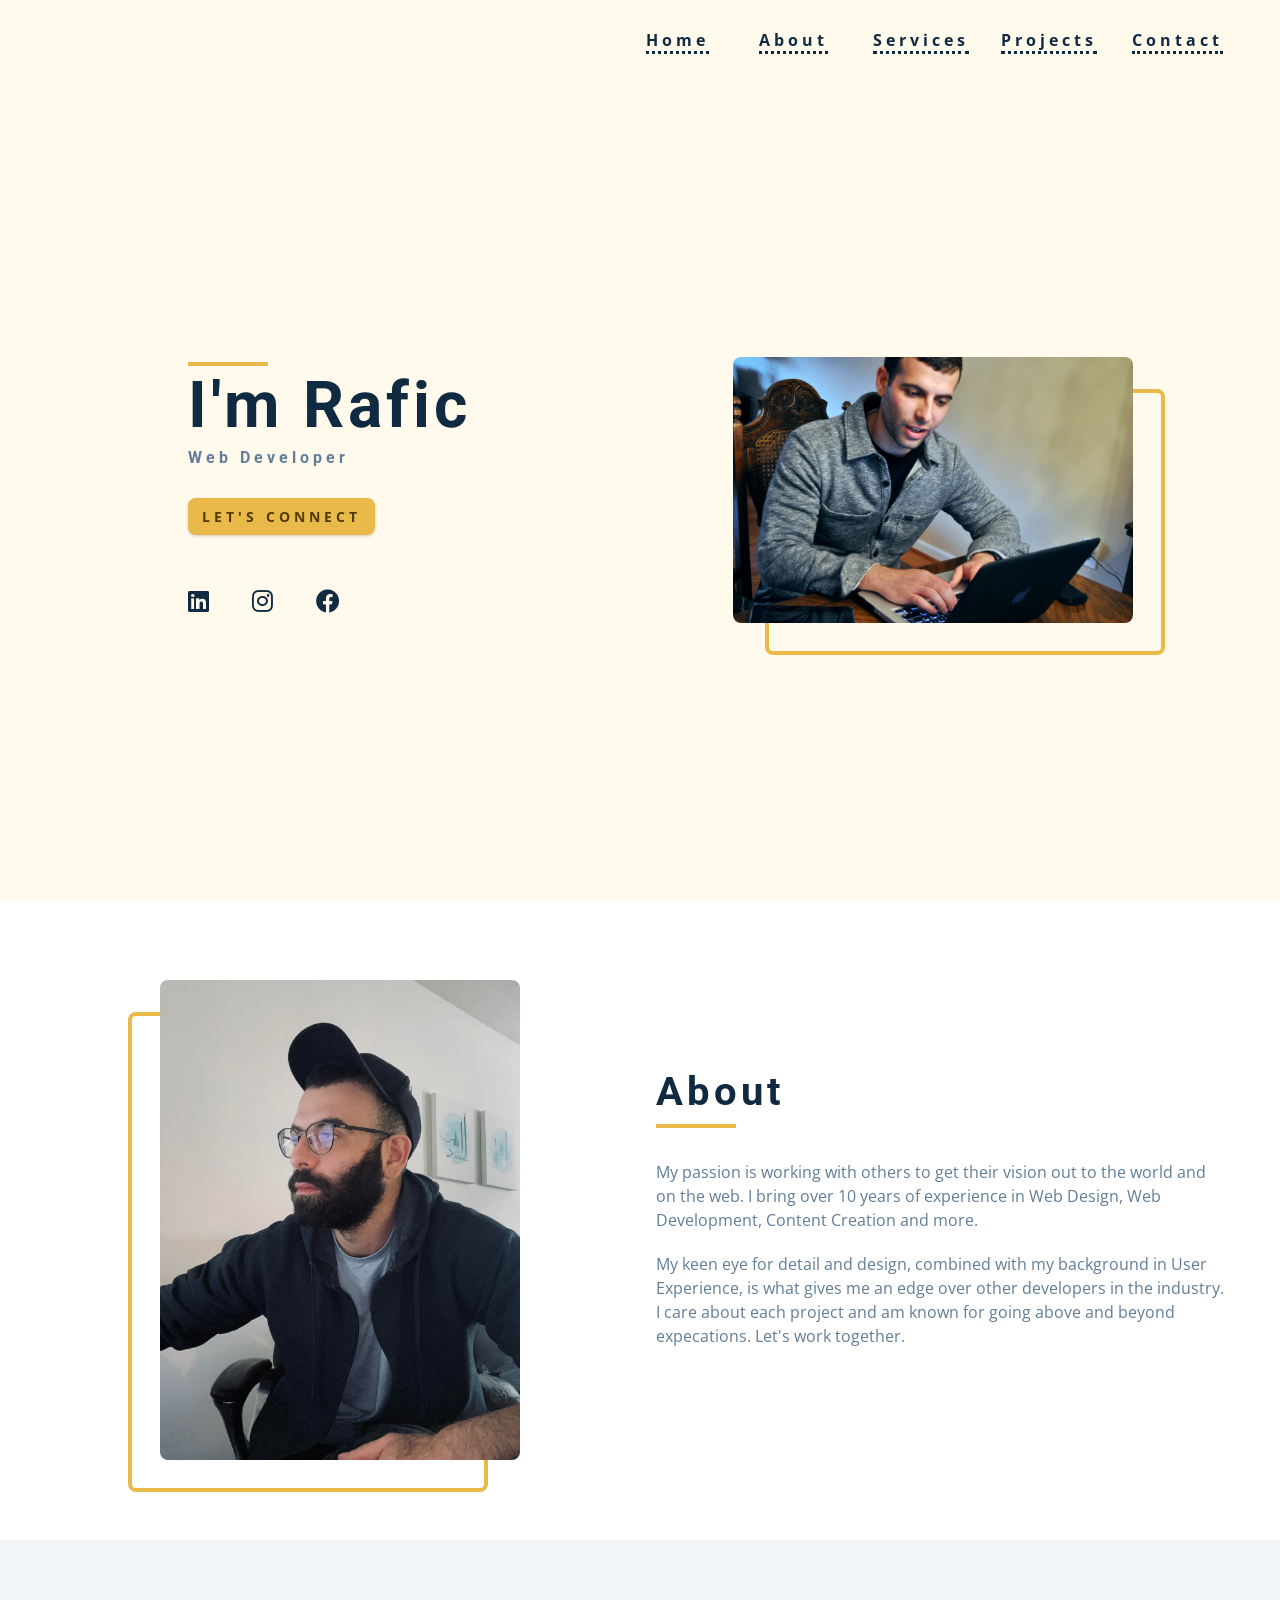
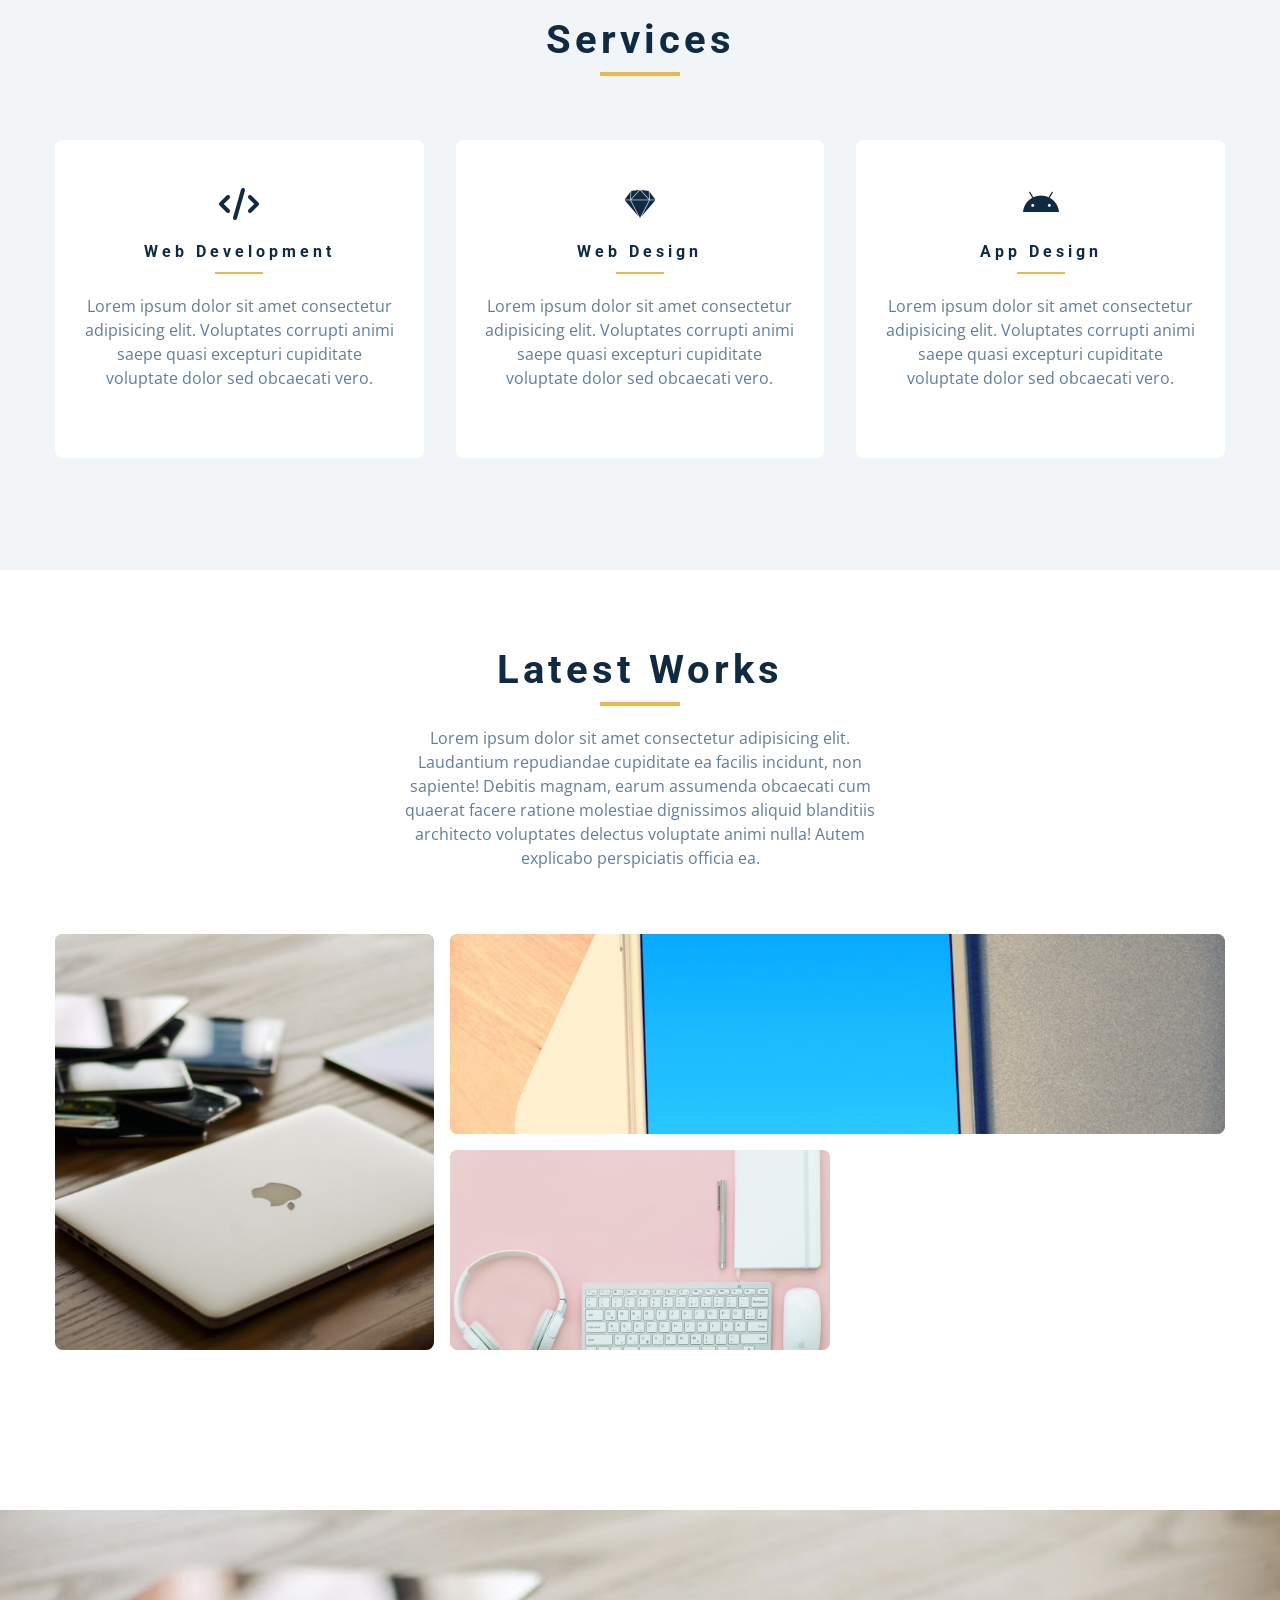
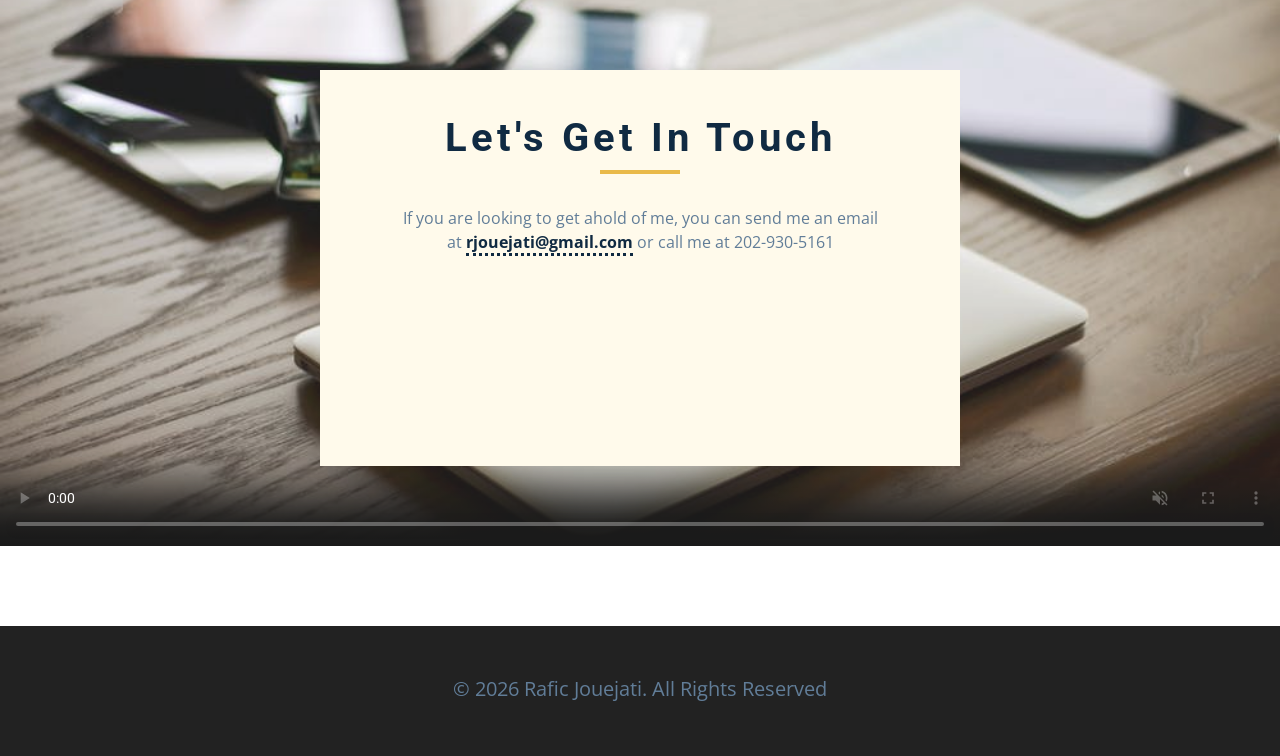
==== index.html @ 4c8278bf "Add files via upload" ====
<!DOCTYPE html>
<html lang="en">
  <head>
    <meta charset="UTF-8" />
    <meta name="viewport" content="width=device-width, initial-scale=1.0" />
    <title>Rafic's Web Development Portfolio</title>
    <!-- favicon -->
    <link rel="icon" type="image/x-icon" href="favicon.ico">
    <!-- font-awesome -->
    <link
      rel="stylesheet"
      href="https://cdnjs.cloudflare.com/ajax/libs/font-awesome/6.0.0/css/all.min.css"
    />
    <!-- css -->
    <link rel="stylesheet" href="./css/styles.css" />
  </head>
  <body>
    <!-- navbar -->
    <nav class="nav" id="nav">
      <div class="nav-center">
        <!-- nav header -->
        <div class="nav-header">
          <!-- <img src="./images/logo-svg.svg" class="nav-logo" alt="nav logo" /> -->
          <button class="nav-btn" id="nav-btn">
            <i class="fas fa-bars"></i>
          </button>
        </div>
        <!-- nav-links -->
        <ul class="nav-links">
          <li>
            <a href="#home" style="margin-left: 25px">home</a>
          </li>
          <li>
            <a href="#about">about</a>
          </li>
          <li>
            <a href="#services">services</a>
          </li>
          <li>
            <a href="#projects">projects</a>
          </li>
          <li>
            <a href="#contact">contact</a>
          </li>
        </ul>
      </div>
    </nav>
    <!-- end of navbar -->
    <!-- sidebar -->
    <aside class="sidebar" id="sidebar">
      <div>
        <button class="close-btn" id="close-btn">
          <i class="fas fa-times"></i>
        </button>
        <!-- nav-links -->
        <ul class="sidebar-links">
          <li>
            <a href="#home">home</a>
          </li>
          <li>
            <a href="#about">about</a>
          </li>
          <li>
            <a href="#services">services</a>
          </li>
          <li>
            <a href="#projects">projects</a>
          </li>
          
          <li>
            <a href="#contact">contact</a>
          </li>
        </ul>
        <!-- social icons -->
        <!-- <ul class="social-icons">
          <li>
            <a href="https://www.twitter.com" class="social-icon">
              <i class="fab fa-facebook"></i>
            </a>
          </li>
          <li>
            <a href="https://www.twitter.com" class="social-icon">
              <i class="fab fa-linkedin"></i>
            </a>
          </li>
          <li>
            <a href="https://www.twitter.com" class="social-icon">
              <i class="fab fa-squarespace"></i>
            </a>
          </li>
          <li>
            <a href="https://www.twitter.com" class="social-icon">
              <i class="fab fa-behance"></i>
            </a>
          </li>
          <li>
            <a href="https://www.twitter.com" class="social-icon">
              <i class="fab fa-instagram"></i>
            </a>
          </li>
        </ul> -->
      </div>
    </aside>
    <!-- end of sidebar -->
    <!-- header -->
    <header class="hero" id="home">
      <div class="section-center hero-center">
        <article class="hero-info">
          <div class="underline"></div>
          <h1>i'm rafic</h1>
          <h4>web developer</h4>
          <a href="#contact" class="btn hero-btn">let's connect</a>
          <!-- social icons -->
          <ul class="social-icons hero-icons">
            <li>
              <a href="https://www.linkedin.com/in/rjouejati/" class="social-icon">
                <i class="fab fa-linkedin"></i>
              </a>
            </li>
            <li>
              <a href="https://www.instagram.com/feeko5/" class="social-icon">
                <i class="fab fa-instagram"></i>
              </a>
            </li>
            <li>
              <a href="https://www.facebook.com/rafic.jouejati" class="social-icon">
                <i class="fab fa-facebook"></i>
              </a>
            </li>
            
            <!-- <li>
              <a href="https://www.twitter.com" class="social-icon">
                <i class="fab fa-behance"></i>
              </a>
            </li> -->
            
          </ul>
        </article>
        <article class="hero-img">
          <img src="./images/rafic2.jpg" class="hero-photo" alt="rafic jouejati" />
        </article>
      </div>
    </header>
    <!-- end of header -->
    <!-- about -->
    <section class="section about" id="about">
      <div class="section-center about-center">
        <!-- about img -->
        <article class="about-img">
          <img
            src="./images/rafic.jpg"
            class="hero-photo"
            alt="about img"
          />
        </article>
        <!-- about info -->
        <article class="about-info">
          <!-- section title -->
          <div class="section-title about-title">
            <h2>about</h2>
            <div class="underline"></div>
          </div>
          <!--end of section title -->
          <p>
            My passion is working with others to get their vision out to the world and on the web. I bring over 10 years of experience in Web Design, Web Development, Content Creation and more.    
          </p>
          <p>
            My keen eye for detail and design, combined with my background in User Experience, is what gives me an edge over other developers in the industry. I care about each project and am known for going above and beyond expecations. Let's work together.
          </p>
          <!-- <a href="about.html" class="btn">about me</a> -->
        </article>
      </div>
    </section>
    <!-- end of about -->
    <!-- services -->
    <section class="section bg-grey" id="services">
      <!-- section title -->
      <div class="section-title">
        <h2>services</h2>
        <div class="underline"></div>
      </div>
      <!--end of section title -->
      <div class="services-center section-center">
        <!-- single service -->
        <article class="service">
          <i class="fas fa-code service-icon"></i>
          <h4>web development</h4>
          <div class="underline"></div>
          <p>
            Lorem ipsum dolor sit amet consectetur adipisicing elit. Voluptates
            corrupti animi saepe quasi excepturi cupiditate voluptate dolor sed
            obcaecati vero.
          </p>
        </article>
        <!-- end of single service -->
        <!-- single service -->
        <article class="service">
          <i class="fab fa-sketch service-icon"></i>
          <h4>web design</h4>
          <div class="underline"></div>
          <p>
            Lorem ipsum dolor sit amet consectetur adipisicing elit. Voluptates
            corrupti animi saepe quasi excepturi cupiditate voluptate dolor sed
            obcaecati vero.
          </p>
        </article>
        <!-- end of single service -->
        <!-- single service -->
        <article class="service">
          <i class="fab fa-android service-icon"></i>
          <h4>app design</h4>
          <div class="underline"></div>
          <p>
            Lorem ipsum dolor sit amet consectetur adipisicing elit. Voluptates
            corrupti animi saepe quasi excepturi cupiditate voluptate dolor sed
            obcaecati vero.
          </p>
        </article>
        <!-- end of single service -->
      </div>
    </section>
    <!-- end of services -->
    <!-- projects -->
    <section class="section projects" id="projects">
      <!-- section title -->
      <div class="section-title">
        <h2>latest works</h2>
        <div class="underline"></div>
        <p class="projects-text">
          Lorem ipsum dolor sit amet consectetur adipisicing elit. Laudantium
          repudiandae cupiditate ea facilis incidunt, non sapiente! Debitis
          magnam, earum assumenda obcaecati cum quaerat facere ratione molestiae
          dignissimos aliquid blanditiis architecto voluptates delectus
          voluptate animi nulla! Autem explicabo perspiciatis officia ea.
        </p>
      </div>
      <!--end of section title -->
      <div class="section-center projects-center">
        <!-- single project -->
        <a href="http://www.ltmcoach.com/" class="project-1" target="_blank">
          <article class="project">
            <img
              src="./images/project-1.jpeg"
              alt="single project"
              class="project-img"
            />
            <div class="project-info">
              <h4>Like the Moon Coach</h4>
              <p>client name</p>
            </div>
          </article>
        </a>
        <!-- end of single project -->
        <!-- single project -->
        <a href="projects.html" class="project-2">
          <article class="project">
            <img
              src="./images/project-2.jpeg"
              alt="single project"
              class="project-img"
            />
            <div class="project-info">
              <h4>project title</h4>
              <p>client name</p>
            </div>
          </article>
        </a>
        <!-- end of single project --><!-- single project -->
        <a href="projects.html" class="project-3">
          <article class="project">
            <img
              src="./images/project-3.jpeg"
              alt="single project"
              class="project-img"
            />
            <div class="project-info">
              <h4>project title</h4>
              <p>client name</p>
            </div>
          </article>
        </a>
        <!-- end of single project --><!-- single project -->
        <!-- <a href="projects.html" class="project-4">
          <article class="project">
            <img
              src="./images/project-4.jpeg"
              alt="single project"
              class="project-img"
            />
            <div class="project-info">
              <h4>project title</h4>
              <p>client name</p>
            </div>
          </article>
        </a> -->
        <!-- end of single project -->
      </div>
    </section>
    <!-- end of projects -->
    <!-- connect -->
    <section class="connect" id="contact">
      <video
        controls
        autoplay
        muted
        loop
        class="video-container"
        poster="./images/project-1.jpeg"
      >
        <source src="./videos/connect.mp4" type="video/mp4" />
        Sorry, your browser does not support embedded videos
      </video>
      <div class="video-banner">
        <!-- section title -->
        <div class="section-title">
          <h2>let's get in touch</h2>
          <div class="underline"></div>
        </div>
        <!--end of section title -->
        <p class="video-text">
            If you are looking to get ahold of me, you can send me an email at
            <a href="mailto:rjouejati@gmail.com">rjouejati@gmail.com</a> or call me at 202-930-5161</a>
        </p>
        <!-- <a href="contact.html" class="btn" >contact me</a> -->
      </div>
    </section>
    <!-- end of connect -->
    <!-- skills -->
    <!--<section class="section skills">
      section title -->
      <!-- <div class="section-title">
        <h2>skills</h2>
        <div class="underline"></div>
      </div> -->
      <!--end of section title -->
      <!-- <div class="section-center skills-center">
        <article>
          <h3>front end</h3> -->
          <!-- single skill -->
          <!-- <div class="skill">
            <p>HTML/CSS</p>
            <div class="skill-container">
              <div class="skill-value"></div>
              <p class="skill-text">
                50%
              </p>
            </div>
          </div> -->
          <!--end of  single skill -->
          <!-- single skill -->
          <!-- <div class="skill">
            <p>Javascript</p>
            <div class="skill-container">
              <div class="skill-value value-70"></div>
              <p class="skill-text skill-text-70">
                70%
              </p>
            </div>
          </div> -->
          <!--end of  single skill -->
          <!-- single skill -->
          <!-- <div class="skill">
            <p>React</p>
            <div class="skill-container">
              <div class="skill-value value-80"></div>
              <p class="skill-text skill-text-80">
                80%
              </p>
            </div>
          </div> -->
          <!--end of  single skill -->
        <!-- </article>
        <article>
          <h3>back end</h3> -->
          <!-- single skill -->
          <!-- <div class="skill">
            <p>Node</p>
            <div class="skill-container">
              <div class="skill-value"></div>
              <p class="skill-text">
                50%
              </p>
            </div>
          </div> -->
          <!--end of  single skill -->
          <!-- single skill -->
          <!-- <div class="skill">
            <p>PHP</p>
            <div class="skill-container">
              <div class="skill-value value-70"></div>
              <p class="skill-text skill-text-70">
                70%
              </p>
            </div>
          </div> -->
          <!--end of  single skill -->
          <!-- single skill -->
          <!-- <div class="skill">
            <p>Python</p>
            <div class="skill-container">
              <div class="skill-value value-80"></div>
              <p class="skill-text skill-text-80">
                80%
              </p>
            </div>
          </div> -->
          <!--end of  single skill -->
        <!-- </article>
      </div>
    </section> -->
    <!-- end of skills -->
    <!-- timeline -->
    <!-- <section class="section timeline"> -->
      <!-- section title -->
      <!-- <div class="section-title">
        <h2>timeline</h2>
        <div class="underline"></div>
      </div> -->
      <!--end of section title -->
      <!-- <div class="section-center timeline-center"> -->
        <!-- single timeline item -->
        <!-- <article class="timeline-item">
          <h4>2020</h4>
          <p>
            Lorem ipsum dolor sit amet consectetur adipisicing elit. Ratione
            consequuntur voluptates tempore numquam? Quidem incidunt fugit quasi
            autem, ea excepturi.
          </p>
          <span class="number">
            1
          </span>
        </article> -->
        <!-- end of  single timeline item -->
        <!-- single timeline item -->
        <!-- <article class="timeline-item">
          <h4>2019</h4>
          <p>
            Lorem ipsum dolor sit amet consectetur adipisicing elit. Ratione
            consequuntur voluptates tempore numquam? Quidem incidunt fugit quasi
            autem, ea excepturi.
          </p>
          <span class="number">
            2
          </span>
        </article> -->
        <!-- end of  single timeline item -->
        <!-- single timeline item -->
        <!-- <article class="timeline-item">
          <h4>2018</h4>
          <p>
            Lorem ipsum dolor sit amet consectetur adipisicing elit. Ratione
            consequuntur voluptates tempore numquam? Quidem incidunt fugit quasi
            autem, ea excepturi.
          </p>
          <span class="number">
            3
          </span>
        </article> -->
        <!-- end of  single timeline item -->
        <!-- single timeline item -->
        <!-- <article class="timeline-item">
          <h4>2017</h4>
          <p>
            Lorem ipsum dolor sit amet consectetur adipisicing elit. Ratione
            consequuntur voluptates tempore numquam? Quidem incidunt fugit quasi
            autem, ea excepturi.
          </p>
          <span class="number">
            4
          </span>
        </article> -->
        <!-- end of  single timeline item -->
        <!-- single timeline item -->
        <!-- <article class="timeline-item">
          <h4>2016</h4>
          <p>
            Lorem ipsum dolor sit amet consectetur adipisicing elit. Ratione
            consequuntur voluptates tempore numquam? Quidem incidunt fugit quasi
            autem, ea excepturi.
          </p>
          <span class="number">
            5
          </span>
        </article> -->
        <!-- end of  single timeline item -->
        <!-- single timeline item -->
        <!-- <article class="timeline-item">
          <h4>2015</h4>
          <p>
            Lorem ipsum dolor sit amet consectetur adipisicing elit. Ratione
            consequuntur voluptates tempore numquam? Quidem incidunt fugit quasi
            autem, ea excepturi.
          </p>
          <span class="number">
            6
          </span>
        </article> -->
        <!-- end of  single timeline item -->
      <!-- </div>
    </section> -->
    <!--end of  timeline -->
    <!-- blog -->
    <!-- <section class="section blog"> -->
      <!-- section title -->
      <!-- <div class="section-title">
        <h2>blog</h2>
        <div class="underline"></div>
      </div> -->
      <!--end of section title -->
      <!-- <div class="section-center blog-center"> -->
        <!-- single article -->
        <!-- <div class="card"> -->
          <!-- front of the card -->
          <!-- <div class="card-side card-front">
            <img src="./images/project-1.jpeg" alt="" />
            <div class="card-info">
              <h4>article title</h4>
              <p>
                Lorem ipsum, dolor sit amet consectetur adipisicing elit. Et
                nisi ut a est eum tempora dolorum temporibus voluptatibus!
                Natus, provident.
              </p>
              <div class="card-footer">
                <img src="./images/hero-img-small.jpeg" alt="author image" />
                <p>7 min read</p>
              </div>
            </div>
          </div> -->
          <!-- card back  -->
          <!-- <div class="card-side card-back">
            <button class="btn">read more</button>
          </div>
        </div> -->
        <!-- end of single article -->
        <!-- single article -->
        <!-- <div class="card"> -->
          <!-- front of the card -->
          <!-- <div class="card-side card-front">
            <img src="./images/project-2.jpeg" alt="" />
            <div class="card-info">
              <h4>article title</h4>
              <p>
                Lorem ipsum, dolor sit amet consectetur adipisicing elit. Et
                nisi ut a est eum tempora dolorum temporibus voluptatibus!
                Natus, provident.
              </p>
              <div class="card-footer">
                <img src="./images/hero-img-small.jpeg" alt="author image" />
                <p>7 min read</p>
              </div>
            </div>
          </div> -->
          <!-- card back  -->
          <!-- <div class="card-side card-back">
            <button class="btn">read more</button>
          </div>
        </div> -->
        <!-- end of single article -->
        <!-- single article -->
        <!-- <div class="card"> -->
          <!-- front of the card -->
          <!-- <div class="card-side card-front">
            <img src="./images/project-3.jpeg" alt="" />
            <div class="card-info">
              <h4>article title</h4>
              <p>
                Lorem ipsum, dolor sit amet consectetur adipisicing elit. Et
                nisi ut a est eum tempora dolorum temporibus voluptatibus!
                Natus, provident.
              </p>
              <div class="card-footer">
                <img src="./images/hero-img-small.jpeg" alt="author image" />
                <p>7 min read</p>
              </div>
            </div>
          </div> -->
          <!-- card back  -->
          <!-- <div class="card-side card-back">
            <button class="btn">read more</button>
          </div>
        </div> -->
        <!-- end of single article -->
        <!-- single article -->
        <!-- <div class="card"> -->
          <!-- front of the card -->
          <!-- <div class="card-side card-front">
            <img src="./images/project-4.jpeg" alt="" />
            <div class="card-info">
              <h4>article title</h4>
              <p>
                Lorem ipsum, dolor sit amet consectetur adipisicing elit. Et
                nisi ut a est eum tempora dolorum temporibus voluptatibus!
                Natus, provident.
              </p>
              <div class="card-footer">
                <img src="./images/hero-img-small.jpeg" alt="author image" />
                <p>7 min read</p>
              </div>
            </div>
          </div> -->
          <!-- card back  -->
          <!-- <div class="card-side card-back">
            <button class="btn">read more</button>
          </div>
        </div> -->
        <!-- end of single article -->
      <!-- </div>
    </section> -->
    <!--end of  blog -->
    <!-- footer -->
    <footer class="footer">
      <!-- social icons -->
      <!-- <ul class="social-icons"> -->
        <!-- <li>
          <a href="https://www.twitter.com" class="social-icon">
            <i class="fab fa-squarespace"></i>
          </a>
        </li> -->
        <!-- <li>
          <a href="https://www.twitter.com" class="social-icon">
            <i class="fab fa-linkedin"></i>
          </a>
        </li> -->
        <!-- <li>
          <a href="https://www.twitter.com" class="social-icon">
            <i class="fab fa-linkedin"></i>
          </a>
        </li>
        <li>
          <a href="https://www.twitter.com" class="social-icon">
            <i class="fab fa-facebook"></i>
          </a>
        </li>
        <li>
          <a href="https://www.twitter.com" class="social-icon">
            <i class="fab fa-instagram"></i>
          </a>
        </li>
      </ul> -->
      <br>
      <br>
      <p>&copy; <span id="date"></span> rafic jouejati. all rights reserved</p>
    </footer>
    <script src="./js/app.js"></script>
  </body>
</html>
---- css/styles.css ----
/*
=============== 
Fonts
===============
*/
@import url("https://fonts.googleapis.com/css?family=Open+Sans|Roboto:400,700&display=swap");

/*
=============== 
Variables
===============
*/

:root {
  /* dark shades of primary color*/
  --clr-primary-1: hsl(43, 86%, 17%);
  --clr-primary-2: hsl(43, 77%, 27%);
  --clr-primary-3: hsl(43, 72%, 37%);
  --clr-primary-4: hsl(42, 63%, 48%);
  /* primary/main color */
  --clr-primary-5: hsl(42, 78%, 60%);
  /* lighter shades of primary color */
  --clr-primary-6: hsl(43, 89%, 70%);
  --clr-primary-7: hsl(43, 90%, 76%);
  --clr-primary-8: hsl(45, 86%, 81%);
  --clr-primary-9: hsl(45, 90%, 88%);
  --clr-primary-10: hsl(45, 100%, 96%);
  /* darkest grey - used for headings */
  --clr-grey-1: hsl(209, 61%, 16%);
  --clr-grey-2: hsl(211, 39%, 23%);
  --clr-grey-3: hsl(209, 34%, 30%);
  --clr-grey-4: hsl(209, 28%, 39%);
  /* grey used for paragraphs */
  --clr-grey-5: hsl(210, 22%, 49%);
  --clr-grey-6: hsl(209, 23%, 60%);
  --clr-grey-7: hsl(211, 27%, 70%);
  --clr-grey-8: hsl(210, 31%, 80%);
  --clr-grey-9: hsl(212, 33%, 89%);
  --clr-grey-10: hsl(210, 36%, 96%);
  --clr-white: #fff;
  --ff-primary: "Roboto", sans-serif;
  --ff-secondary: "Open Sans", sans-serif;
  --transition: all 0.2s linear;
  --spacing: 0.25rem;
  --radius: 0.5rem;
  --light-shadow: 0 5px 15px rgba(0, 0, 0, 0.1);
  --dark-shadow: 0 5px 15px rgba(0, 0, 0, 0.2);
  --max-width: 1170px;
}
/*
=============== 
Global Styles
===============
*/

*,
::after,
::before {
  margin: 0;
  padding: 0;
  box-sizing: border-box;
}

html {
  scroll-behavior: smooth;
}

body {
  font-family: var(--ff-secondary);
  background: var(--clr-white);
  color: var(--clr-grey-1);
  line-height: 1.5;
  font-size: 0.875rem;
}
ul {
  list-style-type: none;
}
a {
  text-decoration: none;
}
img:not(.nav-logo) {
  width: 100%;
  display: block;
}

h1,
h2,
h3,
h4 {
  letter-spacing: var(--spacing);
  text-transform: capitalize;
  line-height: 1.25;
  margin-bottom: 0.75rem;
  font-family: var(--ff-primary);
}
h1 {
  font-size: 3rem;
}
h2 {
  font-size: 2rem;
}
h3 {
  font-size: 1.25rem;
}
h4 {
  font-size: 0.875rem;
}
p {
  margin-bottom: 1.25rem;
  color: var(--clr-grey-5);
}
.video-text a:link {
  color: var(--clr-grey-1);
  font-weight: bold;
  -webkit-transition: var(--transition);
  transition: var(--transition);
  border-bottom: dotted;
}
.video-text a:hover {
  color: var(--clr-primary-5);
}
@media screen and (min-width: 800px) {
  h1 {
    font-size: 4rem;
  }
  h2 {
    font-size: 2.5rem;
  }
  h3 {
    font-size: 1.75rem;
  }
  h4 {
    font-size: 1rem;
  }
  body {
    font-size: 1rem;
  }
  h1,
  h2,
  h3,
  h4 {
    line-height: 1;
  }
}
/*  global classes */

.btn {
  text-transform: uppercase;
  background: var(--clr-primary-5);
  color: var(--clr-primary-1);
  padding: 0.375rem 0.75rem;
  letter-spacing: var(--spacing);
  display: inline-block;
  font-weight: 700;
  -webkit-transition: var(--transition);
  transition: var(--transition);
  font-size: 0.875rem;
  border: 2px solid transparent;
  cursor: pointer;
  box-shadow: 0 1px 3px rgba(0, 0, 0, 0.2);
  border-radius: var(--radius);
}
.btn:hover {
  color: var(--clr-primary-1);
  background: var(--clr-primary-7);
}
/* section */
.section {
  padding: 5rem 0;
}

.section-center {
  width: 90vw;
  margin: 0 auto;
  max-width: 1170px;
}
@media screen and (min-width: 992px) {
  .section-center {
    width: 95vw;
  }
}
/* added during recording */
.underline {
  width: 5rem;
  height: 0.25rem;
  margin-bottom: 1.25rem;
  background: var(--clr-primary-5);
  margin-left: auto;
  margin-right: auto;
}
.section-title {
  margin-bottom: 4rem;
  text-align: center;
}
.bg-grey {
  background: var(--clr-grey-10);
}
/*
=============== 
Navbar
===============
*/
.nav-links {
  display: none;
}
.nav {
  height: 5rem;
  padding: 1rem;
  display: grid;
  -webkit-box-align: center;
  align-items: center;
  -webkit-transition: var(--transition);
  transition: var(--transition);
}
.nav-center {
  width: 100%;
  max-width: 1170px;
  margin: 0 auto;
}
.nav-header {
  display: grid;
  grid-template-columns: auto 1fr;
  -webkit-box-align: center;
  align-items: center;
}
.nav-btn {
  background: transparent;
  border-color: transparent;
  color: var(--clr-primary-5);
  font-size: 2rem;
  cursor: pointer;
  justify-self: end;
}
@media screen and (min-width: 768px) {
  .nav {
    background: var(--clr-primary-10);
  }
  .nav-btn {
    display: none;
  }
  .nav-links {
    display: grid;
    grid-template-columns: repeat(5, 1fr);
    justify-items: center;
    -webkit-column-gap: 2rem;
    -moz-column-gap: 2rem;
    column-gap: 2rem;
    justify-self: end;
  }
  .nav-links a {
    text-transform: capitalize;
    color: var(--clr-grey-1);
    font-weight: bold;
    letter-spacing: var(--spacing);
    -webkit-transition: var(--transition);
    transition: var(--transition);
    border-bottom: dotted;
  }
  .nav-links a:hover {
    color: var(--clr-primary-5);
  }
  .nav-center {
    display: grid;
    grid-template-columns: auto 1fr;
    -webkit-box-align: center;
    align-items: center;
  }
}
/* fixed navbar */
.navbar-fixed {
  position: fixed;
  top: 0;
  left: 0;
  width: 100%;
  background: #fff2e6;
  z-index: 2;
  box-shadow: var(--light-shadow);
}
/*
=============== 
Sidebar
===============
*/
.sidebar {
  position: fixed;
  top: 0;
  left: 0;
  width: 100%;
  height: 100%;
  background: var(--clr-grey-10);
  z-index: 4;
  display: grid;
  /* align-items: center;
  justify-content: center; */
  place-items: center;
  -webkit-transition: var(--transition);
  transition: var(--transition);
  /* add later */
  -webkit-transform: translateX(-100%);
  transform: translateX(-100%);
}
/* toggle sidebar */
.show-sidebar {
  -webkit-transform: translateX(0);
  transform: translateX(0);
}
.sidebar-links {
  text-align: center;
}
.sidebar-links a {
  font-size: 2rem;
  text-transform: capitalize;
  -webkit-transition: var(--transition);
  transition: var(--transition);
  color: var(--clr-grey-5);
  letter-spacing: var(--spacing);
  display: inline-block;
  margin-bottom: 1.5rem;
}
.sidebar-links a:hover {
  color: var(--clr-primary-5);
}
.social-icons {
  display: grid;
  margin-top: 3rem;
  width: 20rem;
  grid-template-columns: repeat(5, 1fr);
  justify-items: center;
}
.social-icon {
  font-size: 1.5rem;
  color: var(--clr-grey-1);
  -webkit-transition: var(--transition);
  transition: var(--transition);
}
.social-icon:hover {
  color: var(--clr-primary-5);
}
.close-btn {
  position: absolute;
  top: 1rem;
  right: 1rem;
  font-size: 3rem;
  background: transparent;
  border: transparent;
  -webkit-transition: var(--transition);
  transition: var(--transition);
  color: #bb2525;
  cursor: pointer;
}
.close-btn:hover {
  color: #e66b6b;
}
/*
=============== 
Hero
===============
*/
/* underline added to globals */
.hero .underline {
  margin-bottom: 0.5rem;
  margin-left: 0;
}
.hero-img {
  display: none;
}
.hero {
  background: var(--clr-primary-10);
}
.hero-center {
  min-height: calc(100vh - 5rem);
  display: grid;
  place-items: center;
}
.hero-info h4 {
  color: var(--clr-grey-5);
}
.hero-icons {
  justify-items: start;
}
.hero-btn {
  margin-top: 1.25rem;
}
@media screen and (min-width: 992px) {
  .hero-img {
    display: block;
    position: relative;
  }
  .hero-center {
    grid-template-columns: 1fr 1fr;
  }

  .hero-img::before,
  .about-img::before {
    content: "";
    position: absolute;
    width: 100%;
    height: 100%;
    border: 0.25rem solid var(--clr-primary-5);
    top: 2rem;
    right: -2rem;
    border-radius: var(--radius);
  }
}
.hero-photo {
  max-width: 25rem;
  max-height: 30rem;
  -o-object-fit: cover;
  object-fit: cover;
  border-radius: var(--radius);
  position: relative;
}
/*
=============== 
About
===============
*/
/* section title added to globals */
.about-title {
  text-align: left;
  margin-bottom: 2rem;
}
.about-title .underline {
  margin-left: 0;
}
.about-center {
  display: grid;
  gap: 3rem 2rem;
}
.about-img {
  justify-self: center;
}
@media screen and (min-width: 992px) {
  .about-center {
    grid-template-columns: 1fr 1fr;
  }
  .about-img {
    position: relative;
  }
  .about-img::before {
    left: -2rem;
  }
  .about-info {
    align-self: center;
  }
}
/*
=============== 
Services
===============
*/
/* bg-grey in globals */
.service {
  background: var(--clr-white);
  padding: 3rem 1.5rem;
  margin-bottom: 2rem;
  border-radius: var(--radius);
  text-align: center;
  -webkit-transition: var(--transition);
  transition: var(--transition);
}
.service-icon {
  font-size: 2rem;
  margin-bottom: 1.5rem;
}
.service .underline {
  width: 3rem;
  height: 0.12rem;
  -webkit-transition: var(--transition);
  transition: var(--transition);
}
.service p {
  -webkit-transition: var(--transition);
  transition: var(--transition);
}
.service:hover {
  background: var(--clr-primary-5);
  color: var(--clr-white);
}
.service:hover p {
  color: var(--clr-white);
}
.service:hover .underline {
  background: var(--clr-white);
}
@media screen and (min-width: 676px) {
  .services-center {
    display: grid;
    grid-template-columns: 1fr 1fr;
    -webkit-column-gap: 2rem;
    -moz-column-gap: 2rem;
    column-gap: 2rem;
  }
}
@media screen and (min-width: 992px) {
  .services-center {
    grid-template-columns: 1fr 1fr 1fr;
  }
}
/* talk about small screen 
without grid different setup */
/*
=============== 
Projects
===============
*/
.projects-text {
  width: 85vw;
  max-width: 30rem;
  margin: 0 auto;
}
.project {
  position: relative;
  background: var(--clr-primary-5);
  border-radius: var(--radius);
  margin-bottom: 2rem;
}
.project-info {
  text-align: center;
  color: var(--clr-white);
  position: absolute;
  top: 50%;
  left: 50%;
  -webkit-transform: translate(-50%, -50%);
  transform: translate(-50%, -50%);
  -webkit-transition: var(--transition);
  transition: var(--transition);
  opacity: 0;
}
.project-info p {
  text-transform: capitalize;
  color: var(--clr-white);
}
.project:hover .project-info {
  opacity: 1;
}
.project-img {
  -webkit-transition: var(--transition);
  transition: var(--transition);
  border-radius: var(--radius);
  height: 15rem;
  -o-object-fit: cover;
  object-fit: cover;
}
.project:hover .project-img {
  opacity: 0.1;
}
.project::after {
  content: "";
  position: absolute;
  top: 0;
  left: 0;
  width: 100%;
  height: 100%;
  border: 0.25rem solid var(--clr-white);
  border-radius: var(--radius);
  -webkit-transition: var(--transition);
  transition: var(--transition);
  opacity: 0;
}
.project:hover::after {
  opacity: 1;
  -webkit-transform: scale(0.8);
  transform: scale(0.8);
}
@media screen and (min-width: 676px) {
  .projects-center {
    display: grid;
    grid-template-columns: 1fr 1fr;
    -webkit-column-gap: 2rem;
    -moz-column-gap: 2rem;
    column-gap: 2rem;
  }
}
@media screen and (min-width: 992px) {
  .projects-center {
    grid-template-columns: repeat(3, 1fr);
  }
}
@media screen and (min-width: 1170px) {
  .projects-center {
    grid-template-rows: 200px 200px;
    gap: 1rem;
    grid-template-areas:
      "a b b"
      "a c d";
  }
  .project-img {
    height: 100%;
  }
  .project {
    height: 100%;
  }
  .project-1 {
    grid-area: a;
  }
  .project-2 {
    grid-area: b;
  }
  .project-3 {
    grid-area: c;
  }
  .project-4 {
    grid-area: d;
  }
}
/*
=============== 
Connect
===============
*/
.connect {
  min-height: 40vh;
  position: relative;
  padding: 10rem 0 5rem 0;
  margin: 5rem 0;
}
.video-container {
  position: absolute;
  top: 0;
  left: 0;
  width: 100%;
  height: 100%;
  -o-object-fit: cover;
  object-fit: cover;
  z-index: -2;
}
.connect::after {
  content: "";
  position: absolute;
  top: 0;
  left: 0;
  width: 100%;
  height: 100%;
  background: var(--clr-white);
  /* background: rgba(0, 0, 0, 0.6); */
  opacity: 0.1;
  z-index: -1;
}
.connect {
  display: grid;
  place-items: center;
}
.video-banner .section-title {
  margin-bottom: 2rem;
}
.video-text {
  max-width: 30rem;
}
.video-banner {
  background: var(--clr-primary-10);
  padding: 3rem 5rem 12rem 5rem;
  text-align: center;

  /* -webkit-clip-path: polygon(
    0% 0%,
    100% 0%,
    100% 75%,
    75% 75%,
    75% 100%,
    50% 75%,
    0% 75%
  );
  clip-path: polygon(
    0% 0%,
    100% 0%,
    100% 75%,
    75% 75%,
    75% 100%,
    50% 75%,
    0% 75%
  ); */
}
.connect {
  /* -webkit-clip-path: polygon(
    50% 0%,
    100% 10%,
    100% 90%,
    50% 100%,
    0 90%,
    0 10%
  );
  clip-path: polygon(50% 0%, 100% 10%, 100% 90%, 50% 100%, 0 90%, 0 10%); */
}
/*
=============== 
Skills
===============
*/
@media screen and (min-width: 768px) {
  .skills-center {
    display: grid;
    grid-template-columns: 1fr 1fr;
    -webkit-column-gap: 2rem;
    -moz-column-gap: 2rem;
    column-gap: 2rem;
  }
}
.skills {
  background: var(--clr-primary-9);
}
.skills h3 {
  margin: 1.5rem 0;
  color: var(--clr-primary-1);
}
.skill {
  margin-bottom: 1.25rem;
}
.skill p {
  margin-bottom: 0.5rem;
  text-transform: capitalize;
  color: var(--clr-primary-1);
}
.skill-container {
  background: var(--clr-white);
  height: 1rem;
  width: 100%;
  border-radius: var(--radius);
  position: relative;
}
.skill-value {
  position: absolute;
  top: 0;
  left: 0;
  background: var(--clr-primary-5);
  height: 100%;
  width: 50%;
  border-radius: var(--radius);
}
.value-70 {
  width: 70%;
}
.value-80 {
  width: 80%;
}
.skill-text {
  position: absolute;
  top: -2rem;
  left: 50%;
  -webkit-transform: translateX(-50%);
  transform: translateX(-50%);
}
.skill-text-70 {
  left: 70%;
}
.skill-text-80 {
  left: 80%;
}
/*
=============== 
Timeline
===============
*/
.timeline-center {
  width: 80vw;
  max-width: 40rem;
}
.timeline-item {
  border-top: 2px dashed var(--clr-primary-5);
  margin: 0;
  padding: 4rem 2rem;
  position: relative;
}
.timeline p {
  margin-bottom: 0;
}
.timeline-item:nth-child(even) {
  border-left: 2px dashed var(--clr-primary-5);
  border-top-left-radius: 2rem;
  border-bottom-left-radius: 2rem;

  margin-right: 2rem;
  padding-right: 0;
}
.timeline-item:nth-child(odd) {
  border-right: 2px dashed var(--clr-primary-5);
  border-top-right-radius: 2rem;
  border-bottom-right-radius: 2rem;
  margin-left: 2rem;
  padding-left: 0;
}
.timeline-item:first-child {
  border-top: 0;
  border-top-right-radius: 0;
}
.timeline-item:last-child {
  border-bottom-left-radius: 0;
}
.number {
  position: absolute;
  top: 50%;
  -webkit-transform: translate(-50%, -50%);
  transform: translate(-50%, -50%);
  margin-bottom: 0;
  background: var(--clr-primary-5);
  width: 2rem;
  height: 2rem;
  border-radius: 50%;
  display: grid;
  place-items: center;
  color: var(--clr-primary-1);
  font-weight: bold;
}
.timeline-item:nth-child(even) .number {
  left: 0;
}
.timeline-item:nth-child(odd) .number {
  right: 0;
  -webkit-transform: translate(50%, -50%);
  transform: translate(50%, -50%);
}
/*
=============== 
Blog
===============
*/
.blog {
  background: var(--clr-grey-10);
}
.card {
  height: 27rem;
  position: relative;
  /* talk later */
  -webkit-perspective: 1500px;
  perspective: 1500px;
}
.card-side {
  -webkit-transition: all 2s linear;
  transition: all 2s linear;
  -webkit-backface-visibility: hidden;
  backface-visibility: hidden;
  position: absolute;
  top: 0;
  left: 0;
  width: 100%;
  height: 100%;
  border-radius: var(--radius);
  -webkit-transform: translate3d(0, 0, 0);
  visibility: visible;
}
.card-front {
  background: var(--clr-white);
}
.card-back {
  background: var(--clr-primary-10);
  -webkit-transform: rotateY(180deg);
  transform: rotateY(180deg);
  display: grid;
  place-items: center;
}
.card:hover .card-front {
  -webkit-transform: rotateY(-180deg);
  transform: rotateY(-180deg);
}
.card:hover .card-back {
  -webkit-transform: rotateY(0);
  transform: rotateY(0);
}
/* rest of the styles */
.card-info {
  padding: 1rem 1.5rem;
}
.card-front img {
  height: 13rem;
  -o-object-fit: cover;
  object-fit: cover;
  border-top-left-radius: var(--radius);
  border-top-right-radius: var(--radius);
}
.card-footer {
  display: grid;
  grid-template-columns: auto 1fr;
  -webkit-box-align: center;
  align-items: center;
}
.card-footer img {
  width: 2rem;
  height: 2rem;
  -o-object-fit: cover;
  object-fit: cover;
  border-radius: 50%;
}
.card-footer p {
  margin-bottom: 0;
  text-transform: uppercase;
  justify-self: end;
  color: var(--clr-primary-5);
  font-size: 0.85rem;
}
.blog-center {
  display: grid;
  grid-template-columns: repeat(auto-fill, minmax(330px, 1fr));
  gap: 3rem 1rem;
}
/*
=============== 
Footer
===============
*/
.footer {
  padding-bottom: 2rem;
  background: #222;
  display: grid;
  place-items: center;
}
.footer .social-icons {
  margin-bottom: 2rem;
}
.footer .social-icon {
  color: var(--clr-primary-5);
}
.footer .social-icon:hover {
  color: var(--clr-primary-10);
}
.footer p {
  font-size: 1.25rem;
  text-transform: capitalize;
}
/*
=============== 
Single Page
===============
*/
.single-page {
  background: var(--clr-primary-10);
  min-height: calc(100vh - 5rem - 198px);
}
.page-info {
  max-width: 700px;
}
.page-info a {
  text-transform: uppercase;
  color: var(--clr-primary-5);
  -webkit-transition: var(--transition);
  transition: var(--transition);
}
.page-info a:hover {
  color: var(--clr-primary-1);
}

/*
=============== 
Products Page
===============
*/
.projects-hero {
  height: 40vh;
  background: var(--clr-primary-10);
  display: grid;
  place-items: center;
}
.projects-hero .section-title {
  margin-bottom: 0;
}
.single-project {
  background: var(--clr-grey-10);
  border-radius: var(--radius);
}
.project-container img {
  border-top-left-radius: var(--radius);
  border-top-right-radius: var(--radius);
}
.project-container {
  position: relative;
}
.project-icon {
  position: absolute;
  font-size: 1.75rem;
  bottom: 0;
  left: 50%;
  -webkit-transform: translate(-50%, 50%);
  transform: translate(-50%, 50%);
  width: 4rem;
  height: 4rem;
  display: grid;
  place-items: center;
  background: var(--clr-primary-5);
  border-radius: 50%;
  color: var(--clr-primary-1);
  border: 0.375rem solid var(--clr-grey-10);
}
.project-details {
  padding: 2rem 1.5rem;
}
.project-footer {
  display: grid;
  grid-template-columns: 1fr 1fr;
  color: var(--clr-primary-5);
}
.project-footer a {
  color: var(--clr-primary-5);
  text-transform: capitalize;
  -webkit-transition: var(--transition);
  transition: var(--transition);
  justify-self: end;
}
.project-footer a:hover {
  color: var(--clr-primary-1);
}
.projects-page-center {
  display: grid;
  grid-template-columns: repeat(auto-fill, minmax(330px, 1fr));
  gap: 3rem 1rem;
}
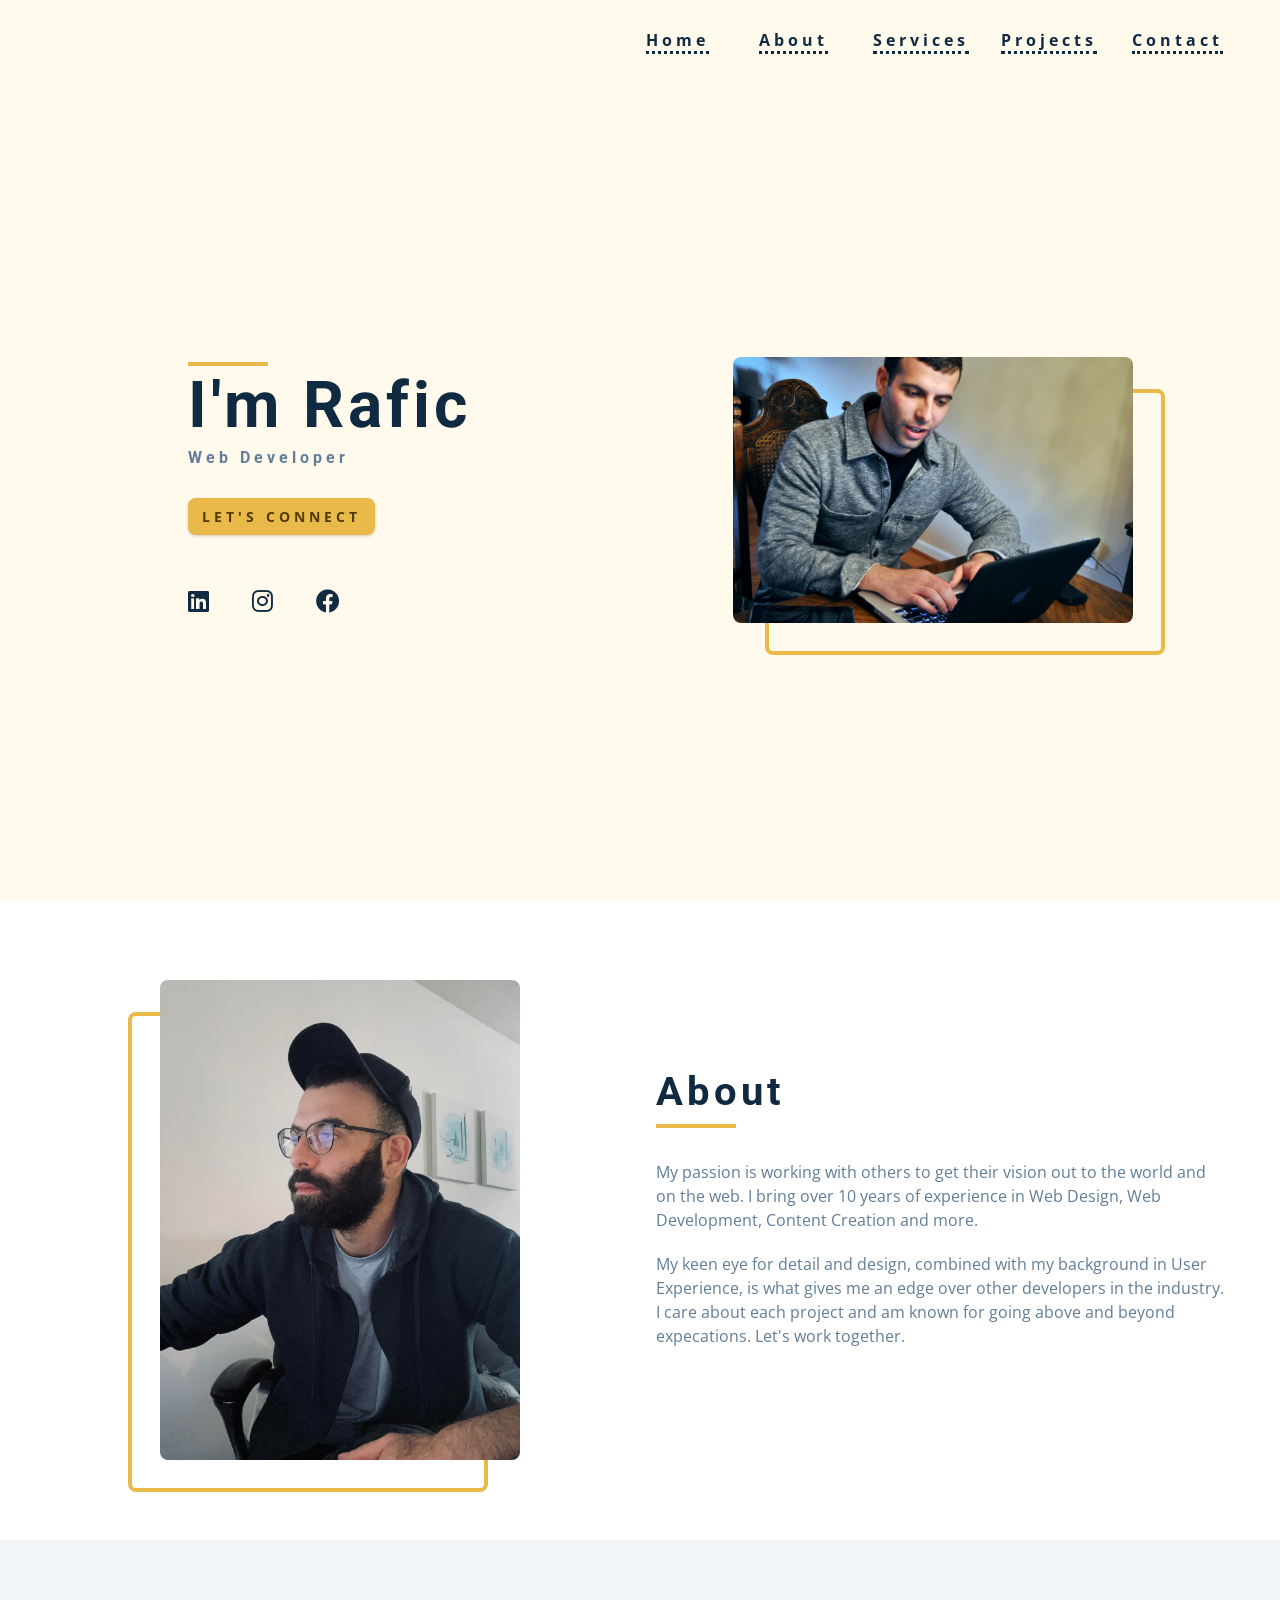
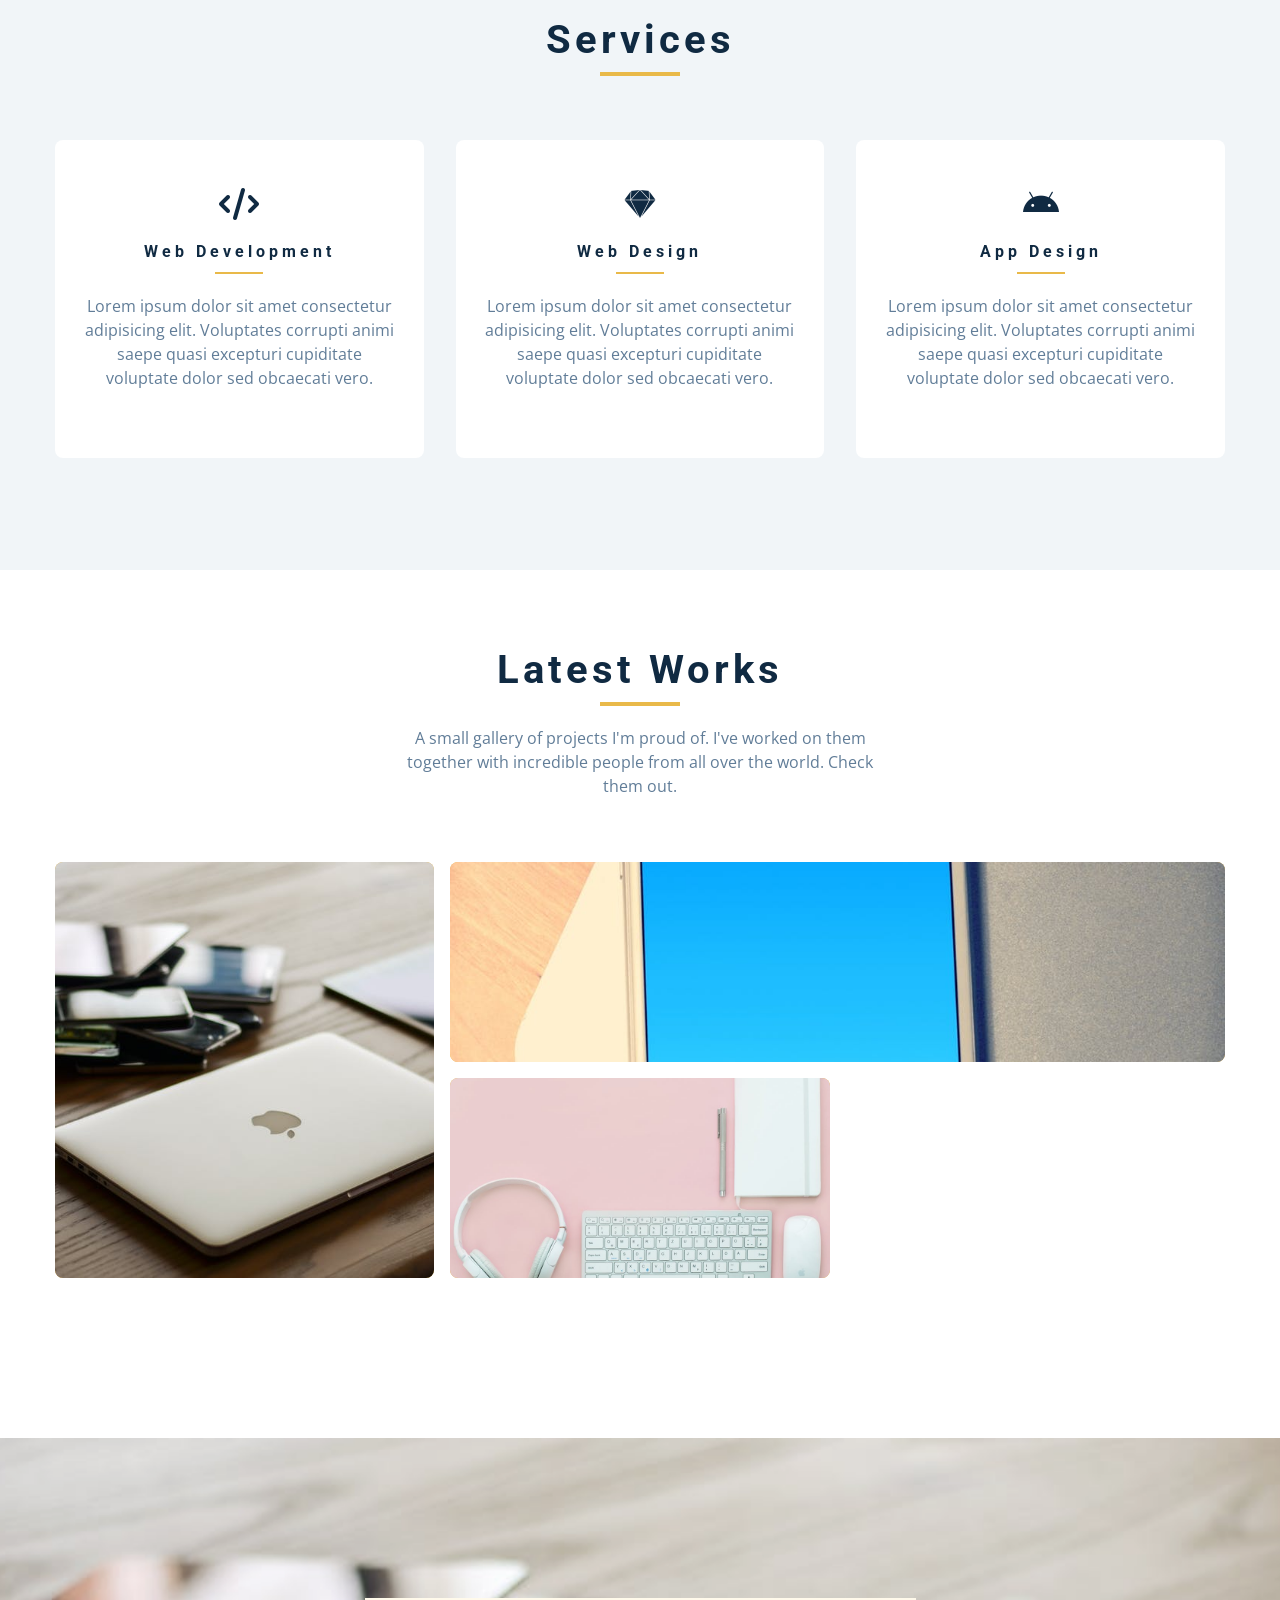
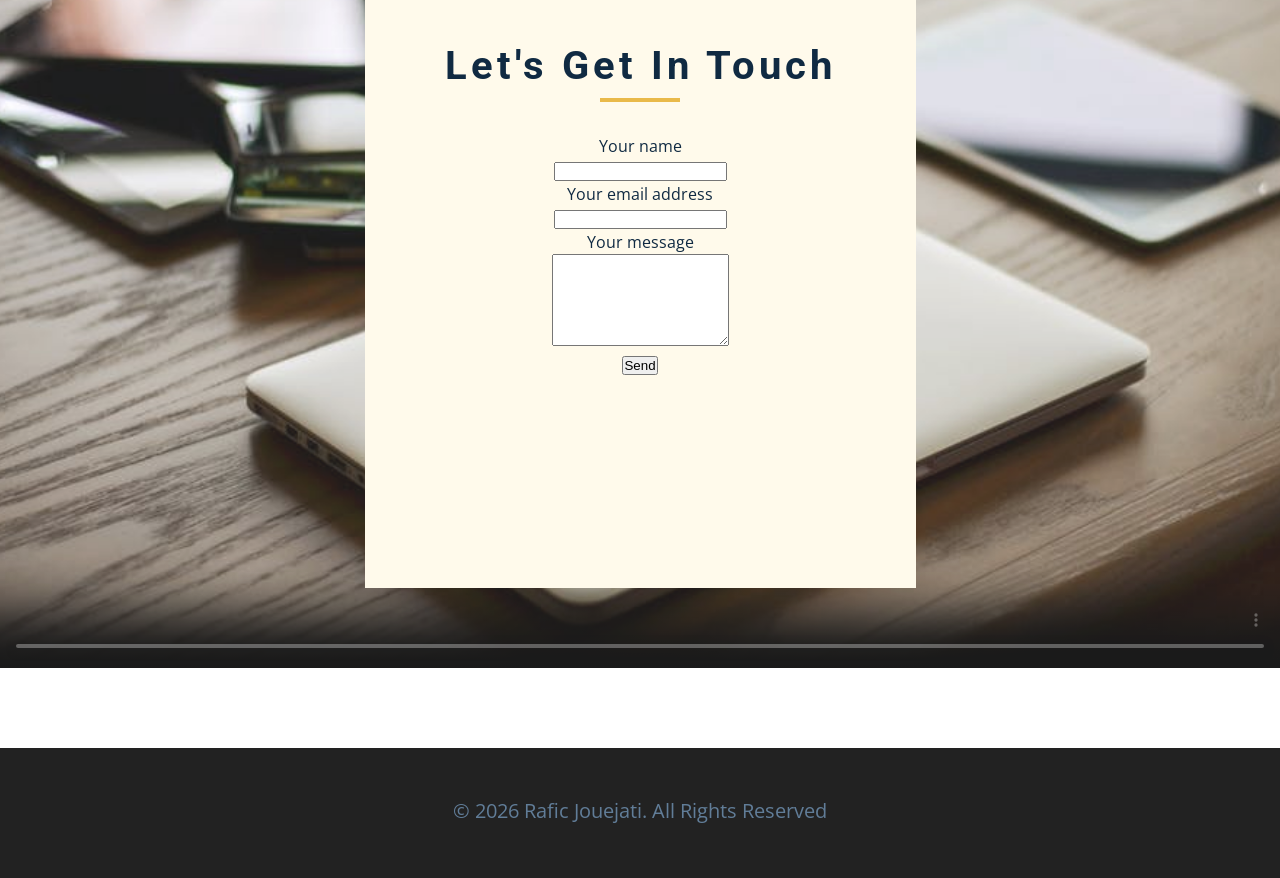
==== commit 662953bb: "add form" ====
--- a/index.html
+++ b/index.html
@@ -227,11 +227,7 @@
         <h2>latest works</h2>
         <div class="underline"></div>
         <p class="projects-text">
-          Lorem ipsum dolor sit amet consectetur adipisicing elit. Laudantium
-          repudiandae cupiditate ea facilis incidunt, non sapiente! Debitis
-          magnam, earum assumenda obcaecati cum quaerat facere ratione molestiae
-          dignissimos aliquid blanditiis architecto voluptates delectus
-          voluptate animi nulla! Autem explicabo perspiciatis officia ea.
+          A small gallery of projects I'm proud of. I've worked on them together with incredible people from all over the world. Check them out.
         </p>
       </div>
       <!--end of section title -->
@@ -307,7 +303,7 @@
         class="video-container"
         poster="./images/project-1.jpeg"
       >
-        <source src="./videos/connect.mp4" type="video/mp4" />
+        <source src="./videos/sketch-on-wall.mp4" type="video/mp4" />
         Sorry, your browser does not support embedded videos
       </video>
       <div class="video-banner">
@@ -318,8 +314,27 @@
         </div>
         <!--end of section title -->
         <p class="video-text">
-            If you are looking to get ahold of me, you can send me an email at
-            <a href="mailto:rjouejati@gmail.com">rjouejati@gmail.com</a> or call me at 202-930-5161</a>
+            <!-- If you are looking to get ahold of me, you can send me an email at
+            <a href="mailto:rjouejati@gmail.com">rjouejati@gmail.com</a> or call me at 202-930-5161</a> -->
+            <form id="fcf-form-id" class="fcf-form-class" method="post" action="contact-form-process.php">
+                    <label for="Name" class="fcf-label">Your name</label>
+                    <div class="fcf-input-group">
+                        <input type="text" id="Name" name="Name" class="fcf-form-control" required>
+                    </div>
+                <div class="fcf-form-group">
+                    <label for="Email" class="fcf-label">Your email address</label>
+                    <div class="fcf-input-group">
+                        <input type="email" id="Email" name="Email" class="fcf-form-control" required>
+                    </div>
+                <div class="fcf-form-group">
+                    <label for="Message" class="fcf-label">Your message</label>
+                    <div class="fcf-input-group">
+                        <textarea id="Message" name="Message" class="fcf-form-control" rows="6" maxlength="3000" required></textarea>
+                    </div>
+                </div>
+                <div class="fcf-form-group">
+                    <button type="submit" id="fcf-button" class="fcf-btn fcf-btn-primary fcf-btn-lg fcf-btn-block">Send</button>
+                </div>
         </p>
         <!-- <a href="contact.html" class="btn" >contact me</a> -->
       </div>
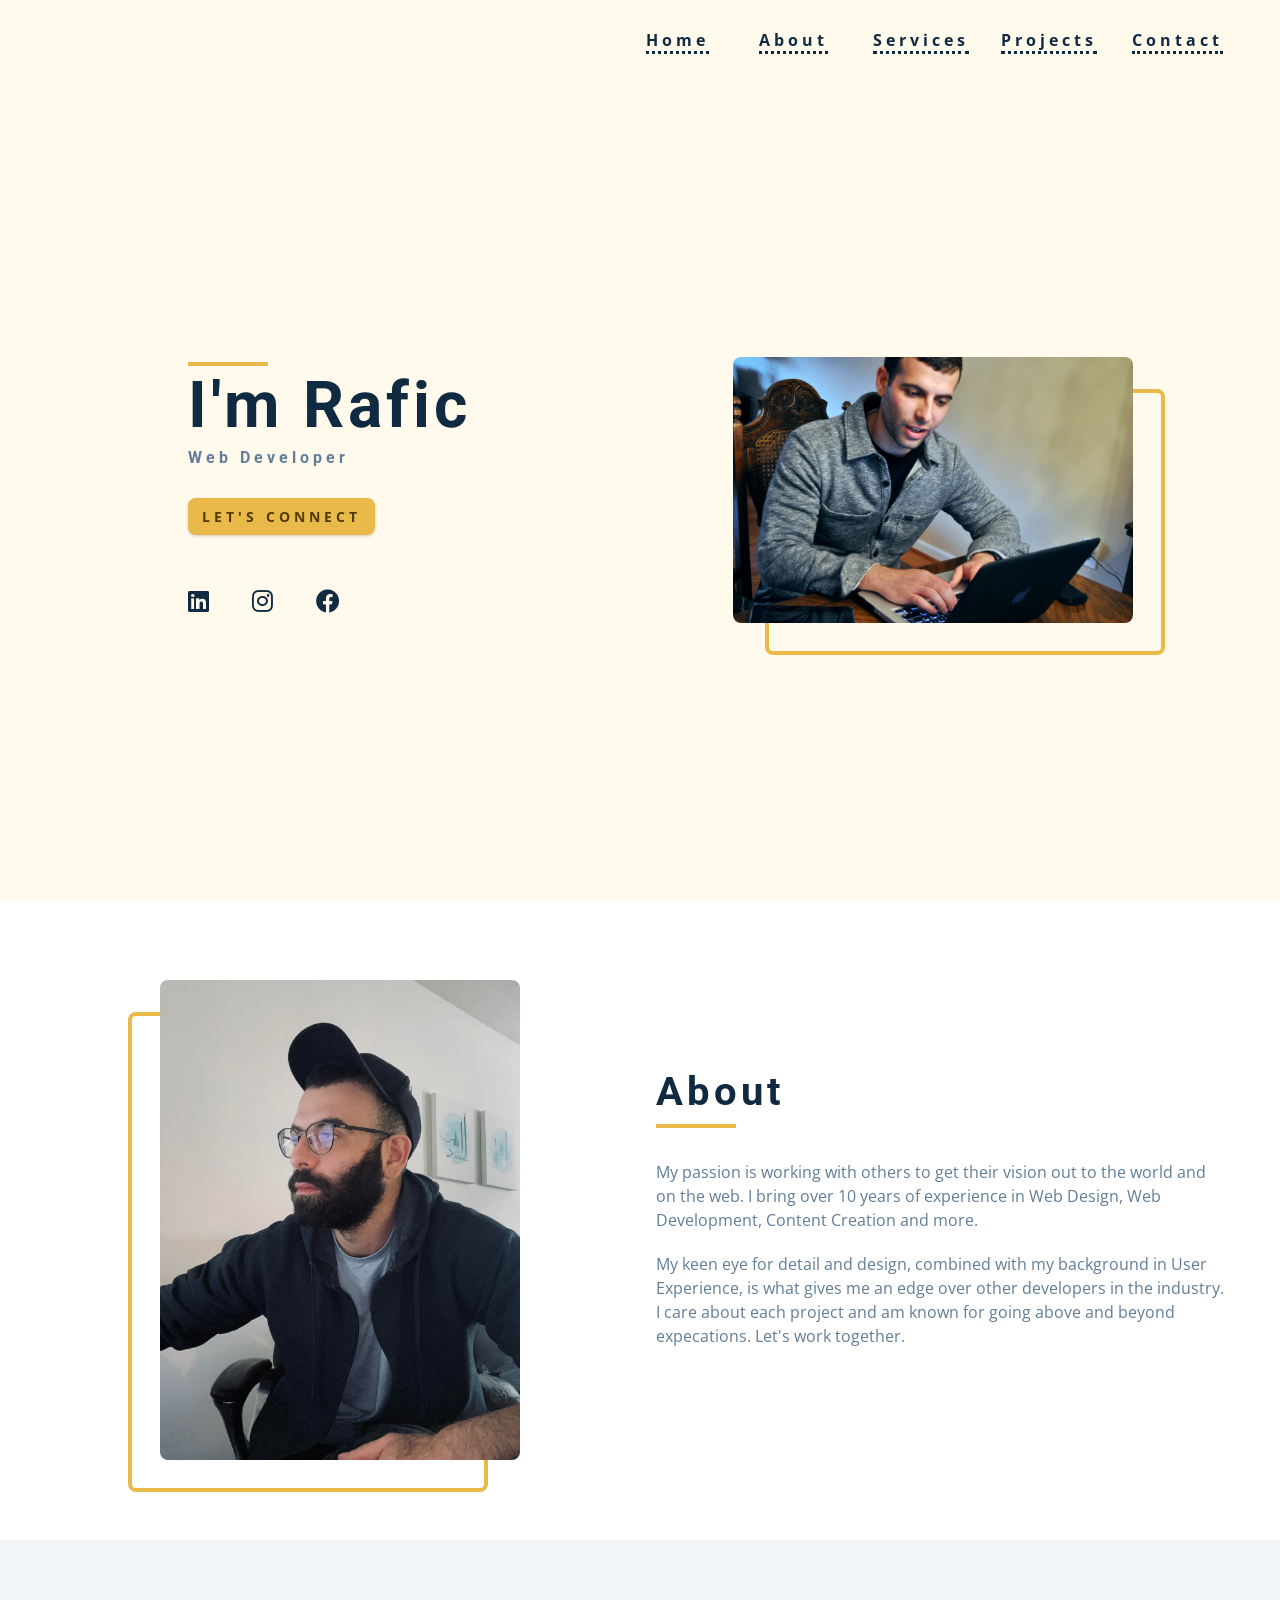
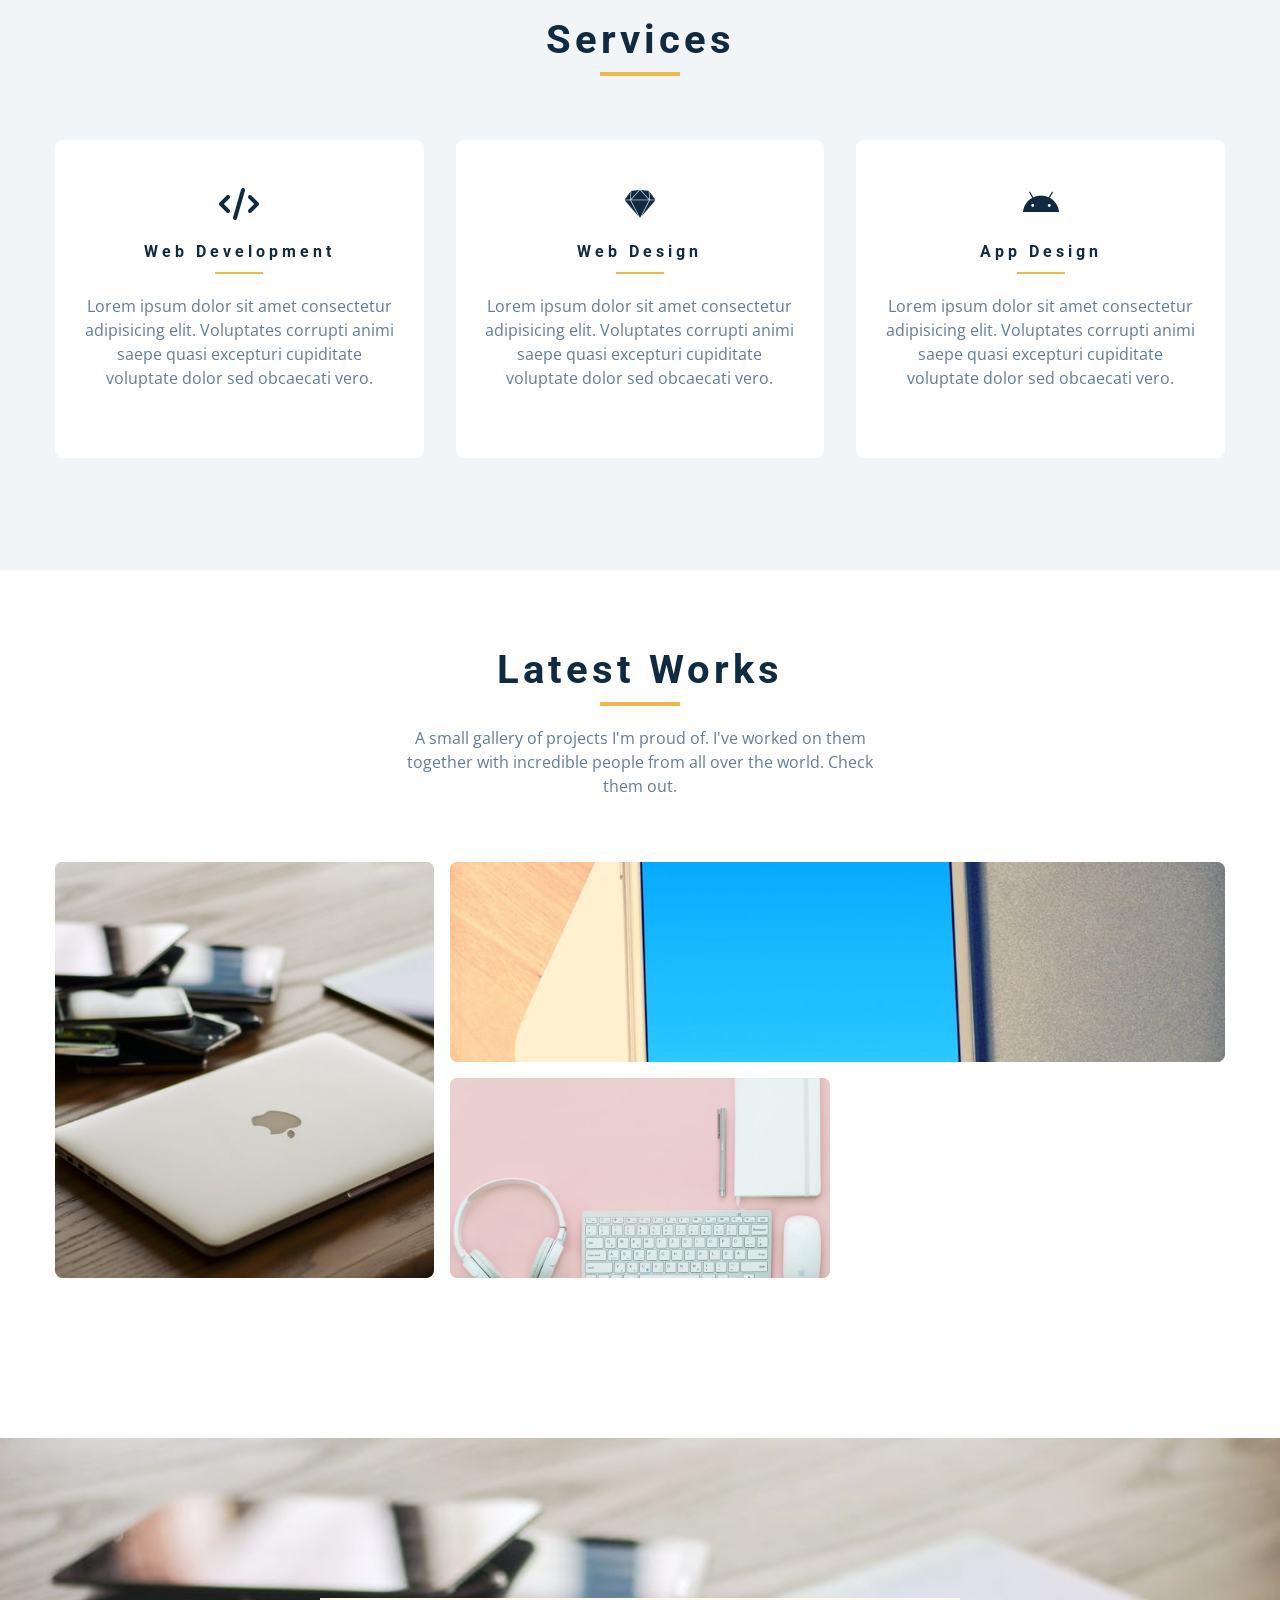
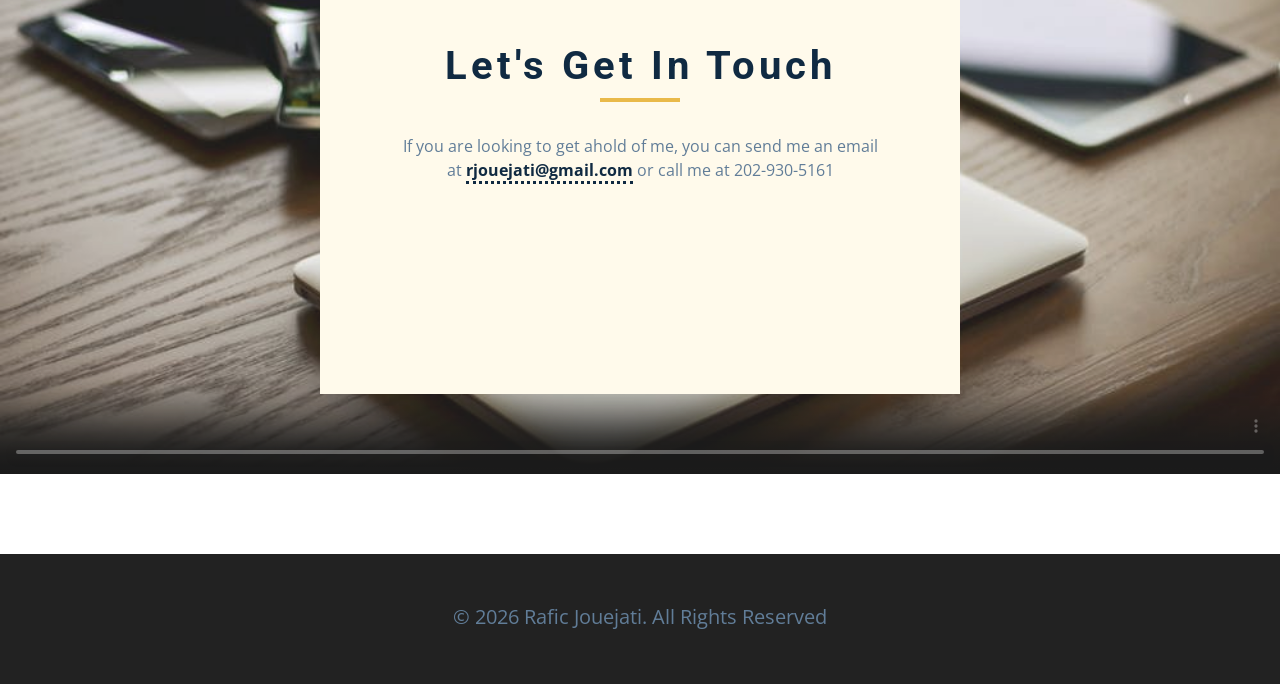
==== commit e2414a24: "Add files via upload" ====
--- a/index.html
+++ b/index.html
@@ -314,27 +314,29 @@
         </div>
         <!--end of section title -->
         <p class="video-text">
-            <!-- If you are looking to get ahold of me, you can send me an email at
-            <a href="mailto:rjouejati@gmail.com">rjouejati@gmail.com</a> or call me at 202-930-5161</a> -->
-            <form id="fcf-form-id" class="fcf-form-class" method="post" action="contact-form-process.php">
-                    <label for="Name" class="fcf-label">Your name</label>
-                    <div class="fcf-input-group">
-                        <input type="text" id="Name" name="Name" class="fcf-form-control" required>
-                    </div>
-                <div class="fcf-form-group">
-                    <label for="Email" class="fcf-label">Your email address</label>
-                    <div class="fcf-input-group">
-                        <input type="email" id="Email" name="Email" class="fcf-form-control" required>
-                    </div>
-                <div class="fcf-form-group">
-                    <label for="Message" class="fcf-label">Your message</label>
-                    <div class="fcf-input-group">
-                        <textarea id="Message" name="Message" class="fcf-form-control" rows="6" maxlength="3000" required></textarea>
-                    </div>
-                </div>
-                <div class="fcf-form-group">
-                    <button type="submit" id="fcf-button" class="fcf-btn fcf-btn-primary fcf-btn-lg fcf-btn-block">Send</button>
-                </div>
+            If you are looking to get ahold of me, you can send me an email at
+            <a href="mailto:rjouejati@gmail.com">rjouejati@gmail.com</a> or call me at 202-930-5161</a>
+           <!-- <div class="form-container">
+             <form method="post" action="contact-form-process.php">
+              <label for="fname">First Name</label>
+              <input type="text" id="fname" name="firstname" placeholder="Your name..">
+          
+              <label for="lname">Last Name</label>
+              <input type="text" id="lname" name="lastname" placeholder="Your last name..">
+          
+              <label for="country">Country</label>
+              <select id="country" name="country">
+                <option value="australia">Australia</option>
+                <option value="canada">Canada</option>
+                <option value="usa">USA</option>
+              </select>
+          
+              <label for="subject">Subject</label>
+              <textarea id="subject" name="subject" placeholder="Write something.." style="height:200px"></textarea>
+          
+              <input type="submit" value="Submit">
+            </form>
+            </div> -->
         </p>
         <!-- <a href="contact.html" class="btn" >contact me</a> -->
       </div>
--- a/css/styles.css
+++ b/css/styles.css
@@ -746,6 +746,34 @@
 .skill-text-80 {
   left: 80%;
 }
+/* FORM */
+.fcf-body {
+  font-family: -apple-system, Arial, sans-serif;
+  font-size: 1rem;
+  font-weight: 400;
+  color: #0000ff;
+  text-align: left;
+}
+input[type="text"],
+select,
+textarea {
+  width: 100%;
+  padding: 12px;
+  border: 1px solid #ccc;
+  border-radius: 4px;
+  box-sizing: border-box;
+  margin-top: 6px;
+  margin-bottom: 16px;
+  resize: vertical;
+}
+
+input[type="submit"] {
+  background-color: #5dade2;
+  color: white;
+  padding: 12px 20px;
+  border: none;
+  border-radius: 4px;
+}
 /*
 =============== 
 Timeline
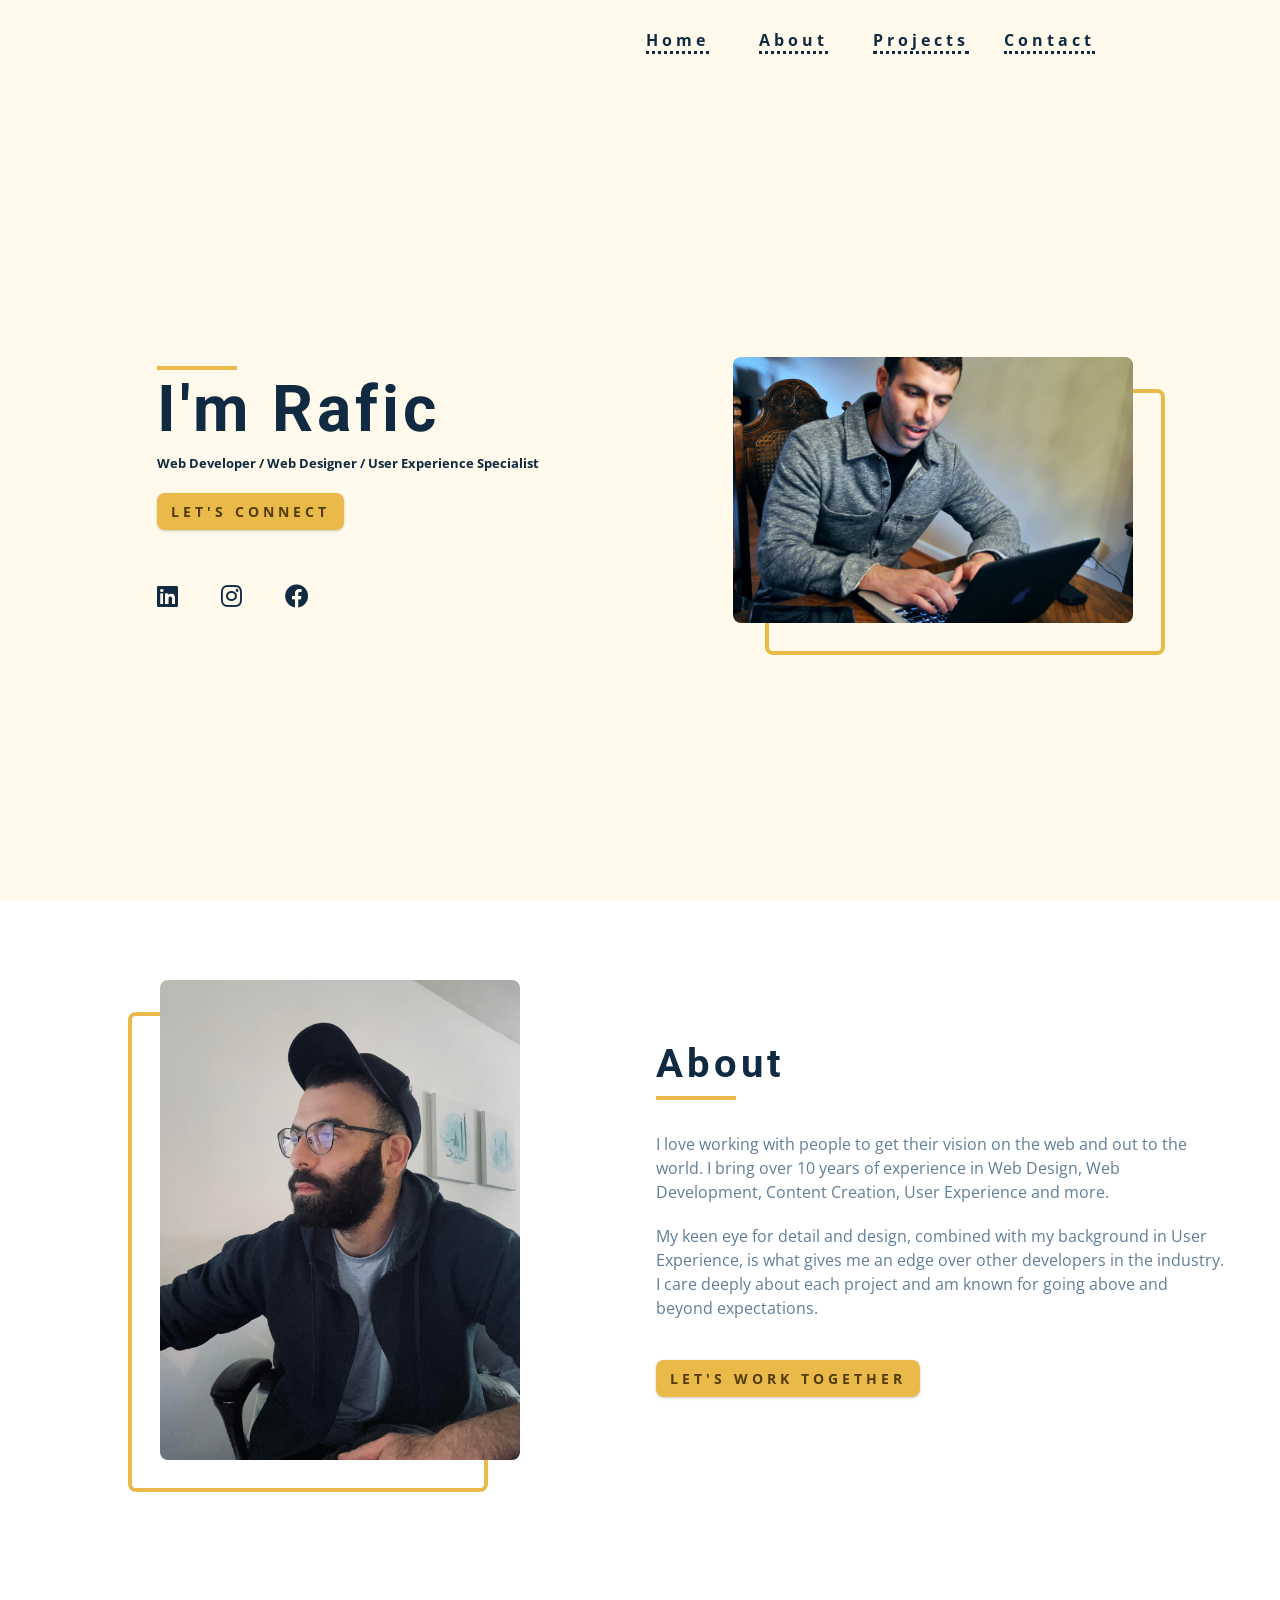
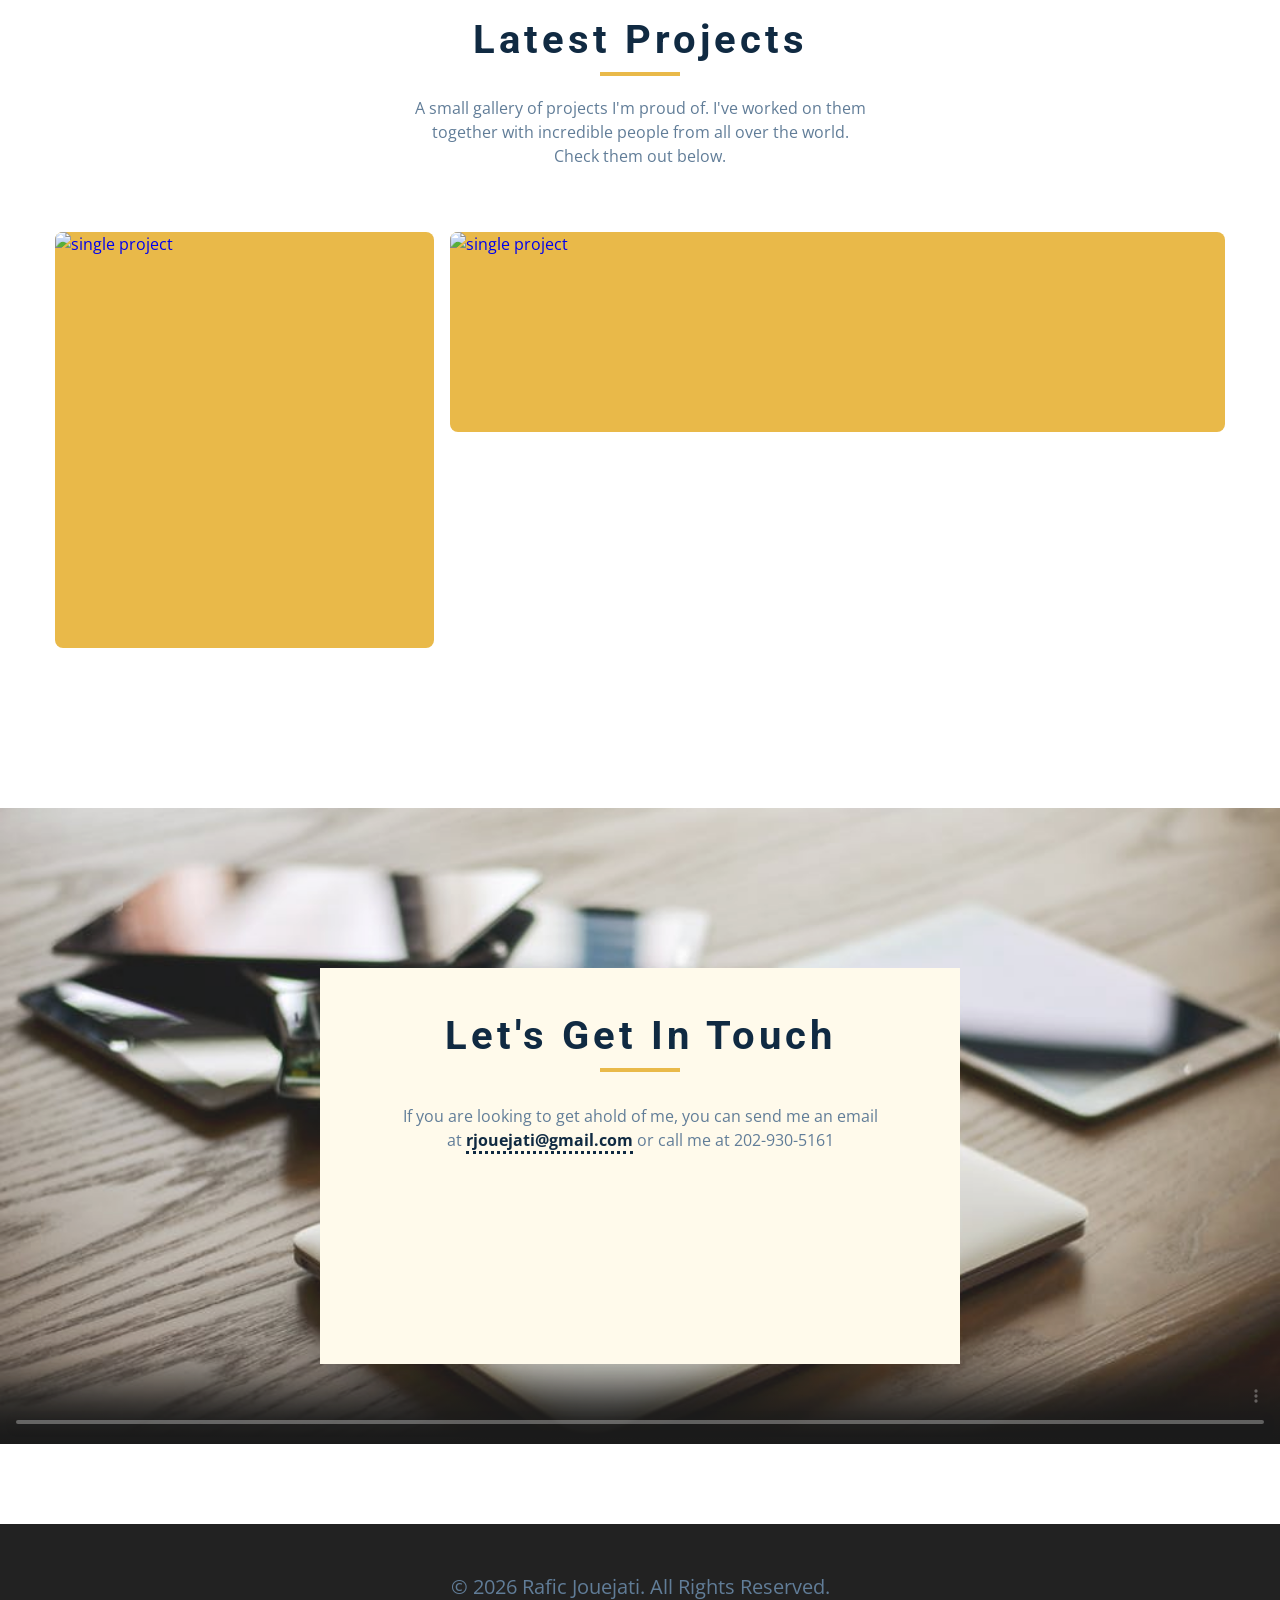
==== commit bedf43e8: "update index" ====
--- a/index.html
+++ b/index.html
@@ -33,9 +33,9 @@
           <li>
             <a href="#about">about</a>
           </li>
-          <li>
+          <!-- <li>
             <a href="#services">services</a>
-          </li>
+          </li> -->
           <li>
             <a href="#projects">projects</a>
           </li>
@@ -60,9 +60,9 @@
           <li>
             <a href="#about">about</a>
           </li>
-          <li>
+          <!-- <li>
             <a href="#services">services</a>
-          </li>
+          </li> -->
           <li>
             <a href="#projects">projects</a>
           </li>
@@ -108,7 +108,7 @@
         <article class="hero-info">
           <div class="underline"></div>
           <h1>i'm rafic</h1>
-          <h4>web developer</h4>
+          <h5>Web Developer / Web Designer / User Experience Specialist</h5>
           <a href="#contact" class="btn hero-btn">let's connect</a>
           <!-- social icons -->
           <ul class="social-icons hero-icons">
@@ -162,27 +162,28 @@
           </div>
           <!--end of section title -->
           <p>
-            My passion is working with others to get their vision out to the world and on the web. I bring over 10 years of experience in Web Design, Web Development, Content Creation and more.    
-          </p>
-          <p>
-            My keen eye for detail and design, combined with my background in User Experience, is what gives me an edge over other developers in the industry. I care about each project and am known for going above and beyond expecations. Let's work together.
-          </p>
+            I love working with people to get their vision on the web and out to the world. I bring over 10 years of experience in Web Design, Web Development, Content Creation, User Experience and more.    
+          </p>
+          <p>
+            My keen eye for detail and design, combined with my background in User Experience, is what gives me an edge over other developers in the industry. I care deeply about each project and am known for going above and beyond expectations. 
+          </p>
+          <a href="#contact" class="btn hero-btn">let's work together</a>
           <!-- <a href="about.html" class="btn">about me</a> -->
         </article>
       </div>
     </section>
     <!-- end of about -->
     <!-- services -->
-    <section class="section bg-grey" id="services">
+    <!-- <section class="section bg-grey" id="services"> -->
       <!-- section title -->
-      <div class="section-title">
+      <!-- <div class="section-title">
         <h2>services</h2>
         <div class="underline"></div>
-      </div>
+      </div> -->
       <!--end of section title -->
-      <div class="services-center section-center">
+      <!-- <div class="services-center section-center"> -->
         <!-- single service -->
-        <article class="service">
+        <!-- <article class="service">
           <i class="fas fa-code service-icon"></i>
           <h4>web development</h4>
           <div class="underline"></div>
@@ -191,10 +192,10 @@
             corrupti animi saepe quasi excepturi cupiditate voluptate dolor sed
             obcaecati vero.
           </p>
-        </article>
+        </article> -->
         <!-- end of single service -->
         <!-- single service -->
-        <article class="service">
+        <!-- <article class="service">
           <i class="fab fa-sketch service-icon"></i>
           <h4>web design</h4>
           <div class="underline"></div>
@@ -203,10 +204,10 @@
             corrupti animi saepe quasi excepturi cupiditate voluptate dolor sed
             obcaecati vero.
           </p>
-        </article>
+        </article> -->
         <!-- end of single service -->
         <!-- single service -->
-        <article class="service">
+        <!-- <article class="service">
           <i class="fab fa-android service-icon"></i>
           <h4>app design</h4>
           <div class="underline"></div>
@@ -215,54 +216,54 @@
             corrupti animi saepe quasi excepturi cupiditate voluptate dolor sed
             obcaecati vero.
           </p>
-        </article>
+        </article> -->
         <!-- end of single service -->
-      </div>
-    </section>
+      <!-- </div>
+    </section> -->
     <!-- end of services -->
     <!-- projects -->
     <section class="section projects" id="projects">
       <!-- section title -->
       <div class="section-title">
-        <h2>latest works</h2>
+        <h2>latest projects</h2>
         <div class="underline"></div>
         <p class="projects-text">
-          A small gallery of projects I'm proud of. I've worked on them together with incredible people from all over the world. Check them out.
+          A small gallery of projects I'm proud of. I've worked on them together with incredible people from all over the world. <br>Check them out below.
         </p>
       </div>
       <!--end of section title -->
       <div class="section-center projects-center">
         <!-- single project -->
-        <a href="http://www.ltmcoach.com/" class="project-1" target="_blank">
+        <a href="http://www.ltmcoach.com/" target="_blank" class="project-1">
           <article class="project">
             <img
-              src="./images/project-1.jpeg"
+              src="./images/project-1.jpg"
               alt="single project"
               class="project-img"
             />
             <div class="project-info">
               <h4>Like the Moon Coach</h4>
-              <p>client name</p>
+              <!-- <p>client name</p> -->
             </div>
           </article>
         </a>
         <!-- end of single project -->
         <!-- single project -->
-        <a href="projects.html" class="project-2">
+        <a href="https://www.vacareers.va.gov/"target="_blank" class="project-2">
           <article class="project">
             <img
-              src="./images/project-2.jpeg"
+              src="./images/project-2.jpg"
               alt="single project"
               class="project-img"
             />
             <div class="project-info">
-              <h4>project title</h4>
-              <p>client name</p>
+              <h4>Department of Veterans Affairs</h4>
+              <!-- <p>client name</p> -->
             </div>
           </article>
         </a>
         <!-- end of single project --><!-- single project -->
-        <a href="projects.html" class="project-3">
+        <!-- <a href="projects.html" class="project-3">
           <article class="project">
             <img
               src="./images/project-3.jpeg"
@@ -274,7 +275,7 @@
               <p>client name</p>
             </div>
           </article>
-        </a>
+        </a> -->
         <!-- end of single project --><!-- single project -->
         <!-- <a href="projects.html" class="project-4">
           <article class="project">
@@ -656,7 +657,7 @@
       </ul> -->
       <br>
       <br>
-      <p>&copy; <span id="date"></span> rafic jouejati. all rights reserved</p>
+      <p>&copy; <span id="date"></span> rafic jouejati. all rights reserved.</p>
     </footer>
     <script src="./js/app.js"></script>
   </body>
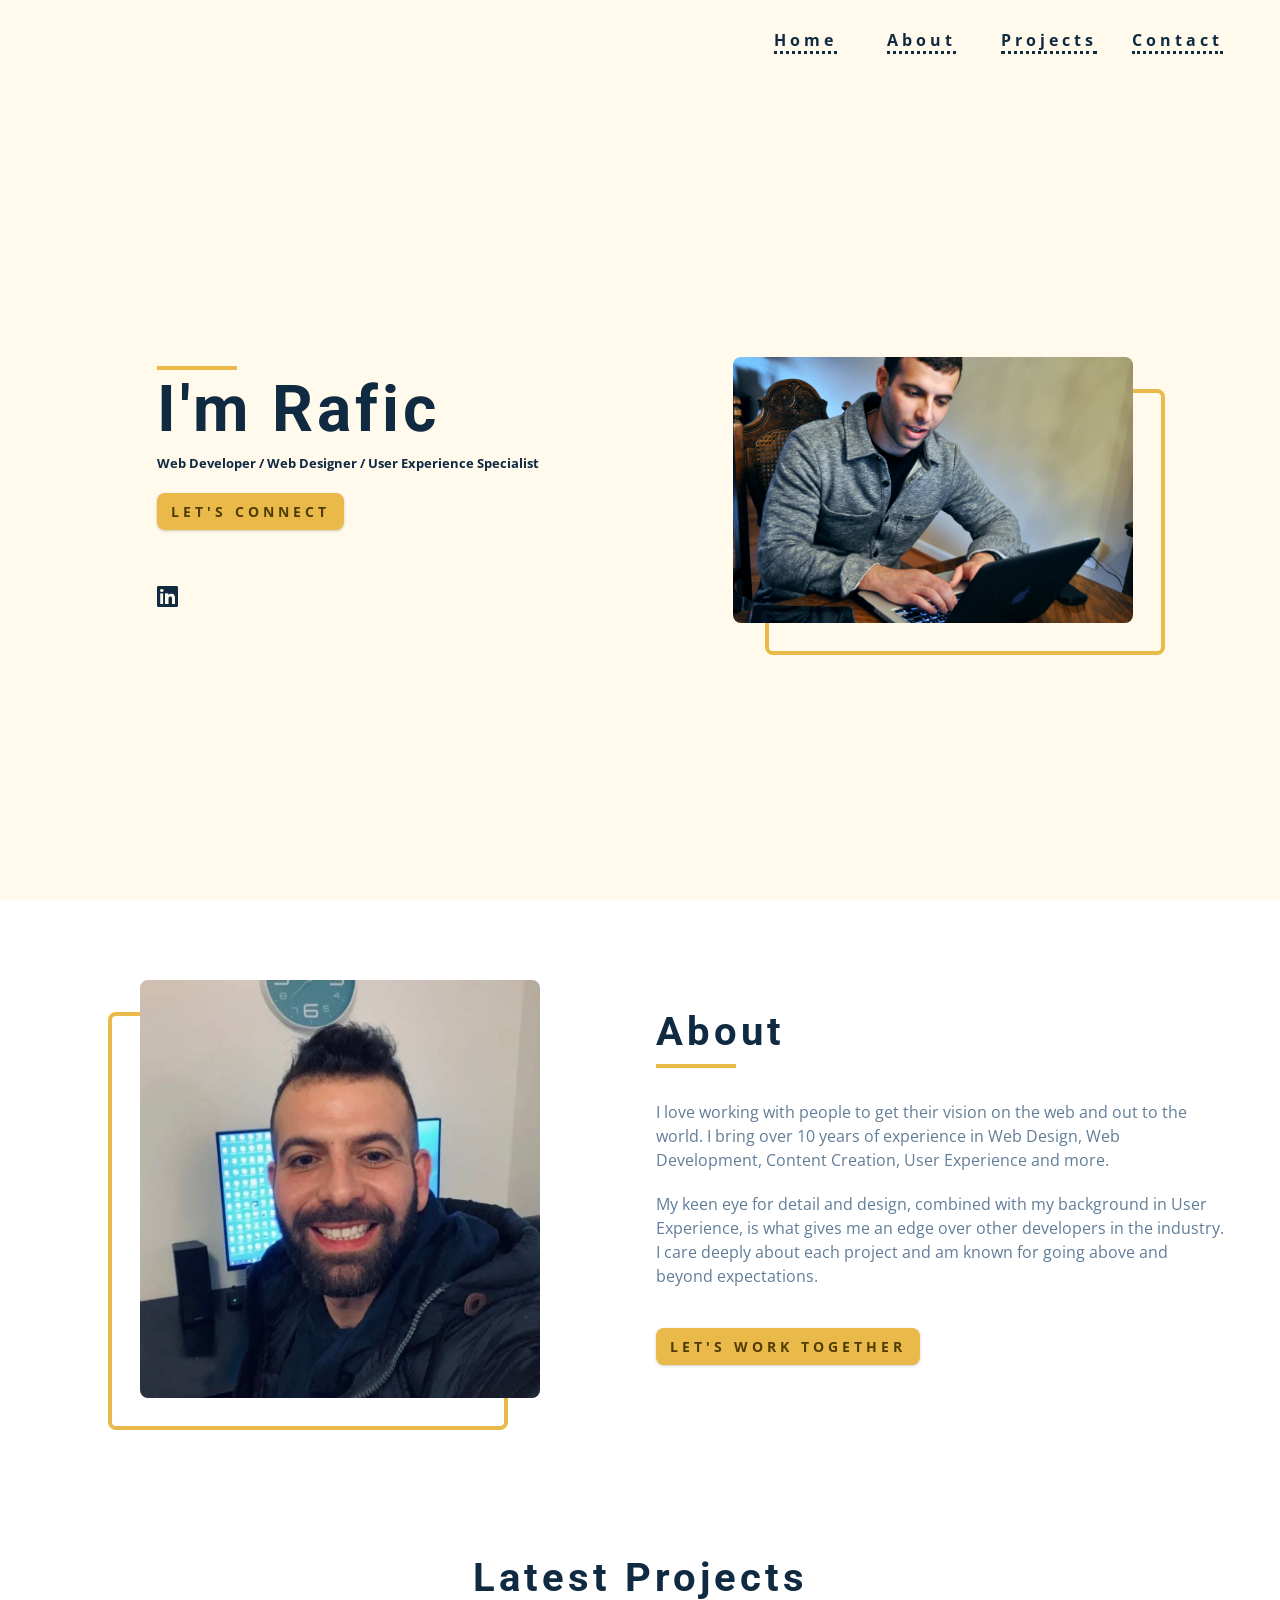
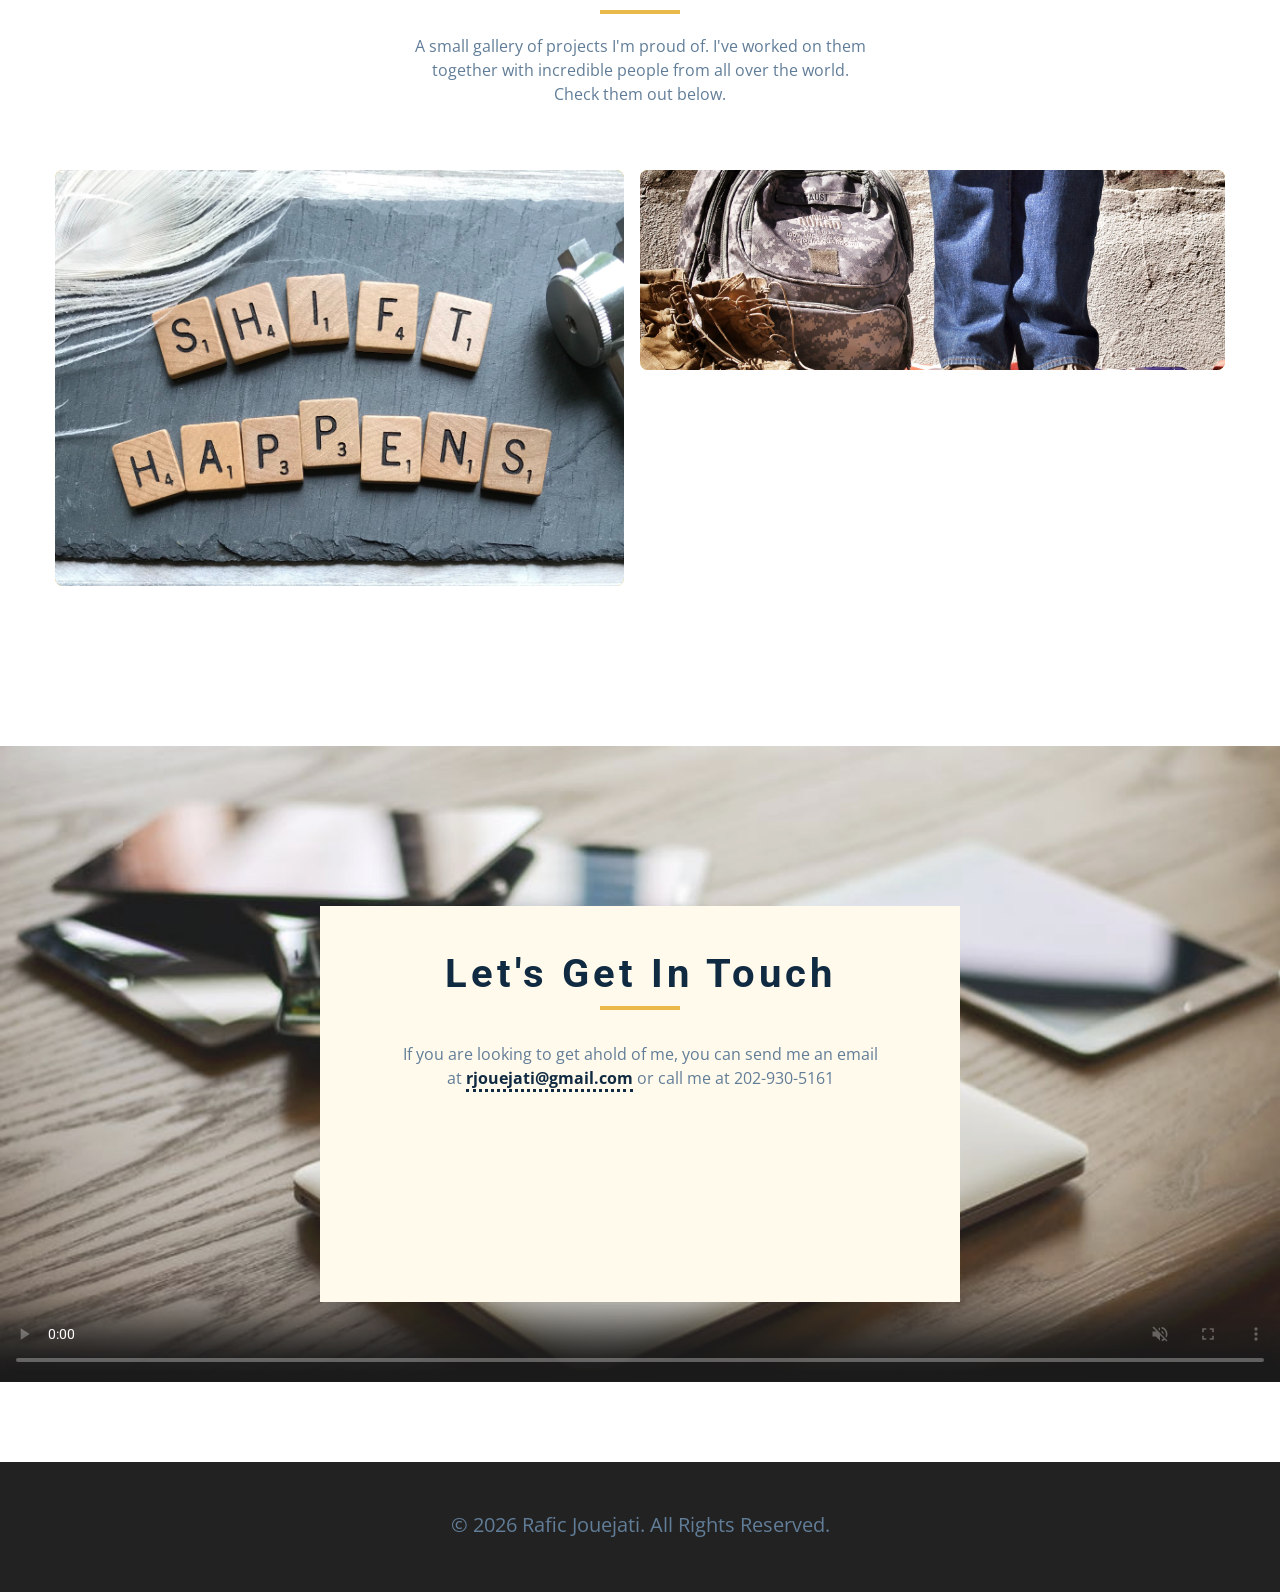
==== commit d896b781: "Update index.html" ====
--- a/index.html
+++ b/index.html
@@ -115,16 +115,6 @@
             <li>
               <a href="https://www.linkedin.com/in/rjouejati/" class="social-icon">
                 <i class="fab fa-linkedin"></i>
-              </a>
-            </li>
-            <li>
-              <a href="https://www.instagram.com/feeko5/" class="social-icon">
-                <i class="fab fa-instagram"></i>
-              </a>
-            </li>
-            <li>
-              <a href="https://www.facebook.com/rafic.jouejati" class="social-icon">
-                <i class="fab fa-facebook"></i>
               </a>
             </li>
             
@@ -661,4 +651,4 @@
     </footer>
     <script src="./js/app.js"></script>
   </body>
-</html>+</html>
--- a/css/styles.css
+++ b/css/styles.css
@@ -240,7 +240,7 @@
   }
   .nav-links {
     display: grid;
-    grid-template-columns: repeat(5, 1fr);
+    grid-template-columns: repeat(4, 1fr);
     justify-items: center;
     -webkit-column-gap: 2rem;
     -moz-column-gap: 2rem;
@@ -574,7 +574,7 @@
 }
 @media screen and (min-width: 992px) {
   .projects-center {
-    grid-template-columns: repeat(3, 1fr);
+    grid-template-columns: repeat(2, 1fr);
   }
 }
 @media screen and (min-width: 1170px) {
@@ -747,13 +747,6 @@
   left: 80%;
 }
 /* FORM */
-.fcf-body {
-  font-family: -apple-system, Arial, sans-serif;
-  font-size: 1rem;
-  font-weight: 400;
-  color: #0000ff;
-  text-align: left;
-}
 input[type="text"],
 select,
 textarea {
@@ -768,11 +761,21 @@
 }
 
 input[type="submit"] {
-  background-color: #5dade2;
+  background-color: #04aa6d;
   color: white;
   padding: 12px 20px;
   border: none;
   border-radius: 4px;
+  cursor: pointer;
+}
+
+input[type="submit"]:hover {
+  background-color: #45a049;
+}
+.form-container {
+  border-radius: 5px;
+  background-color: #f2f2f2;
+  padding: 20px;
 }
 /*
 =============== 
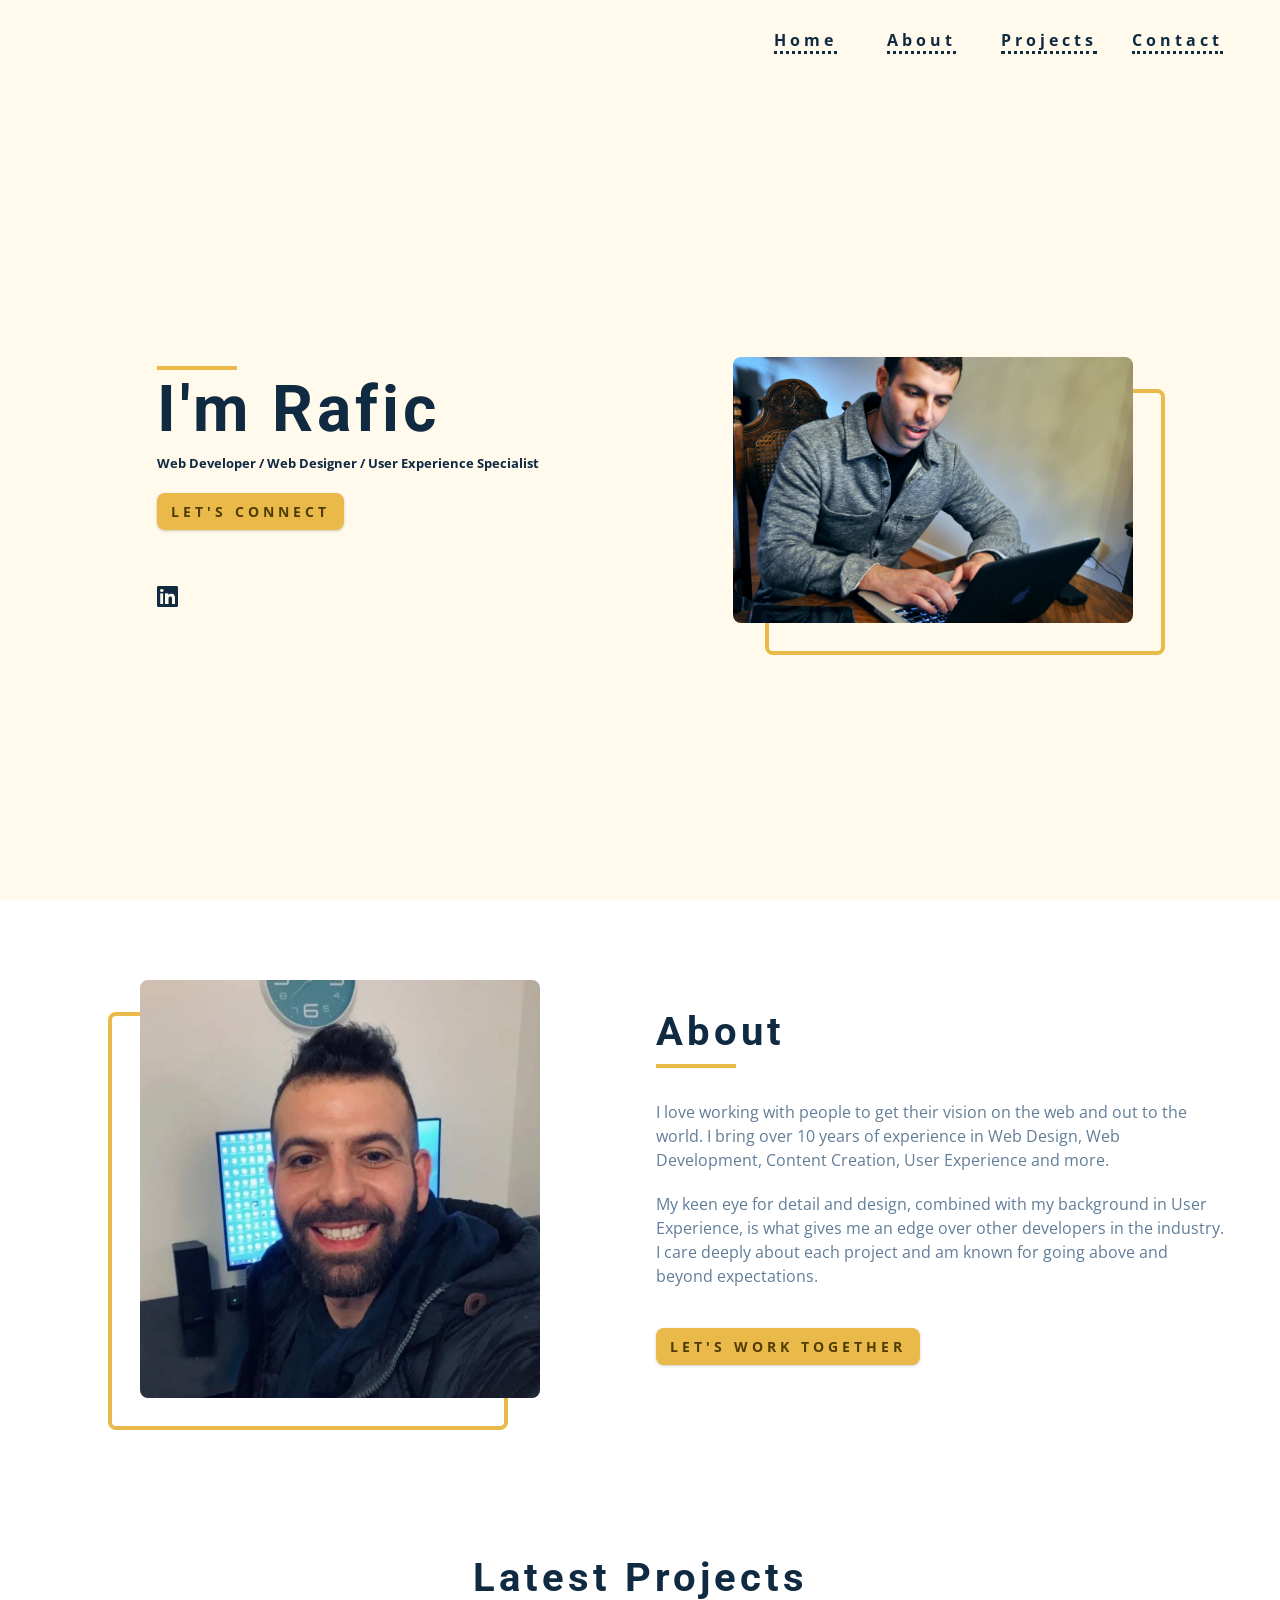
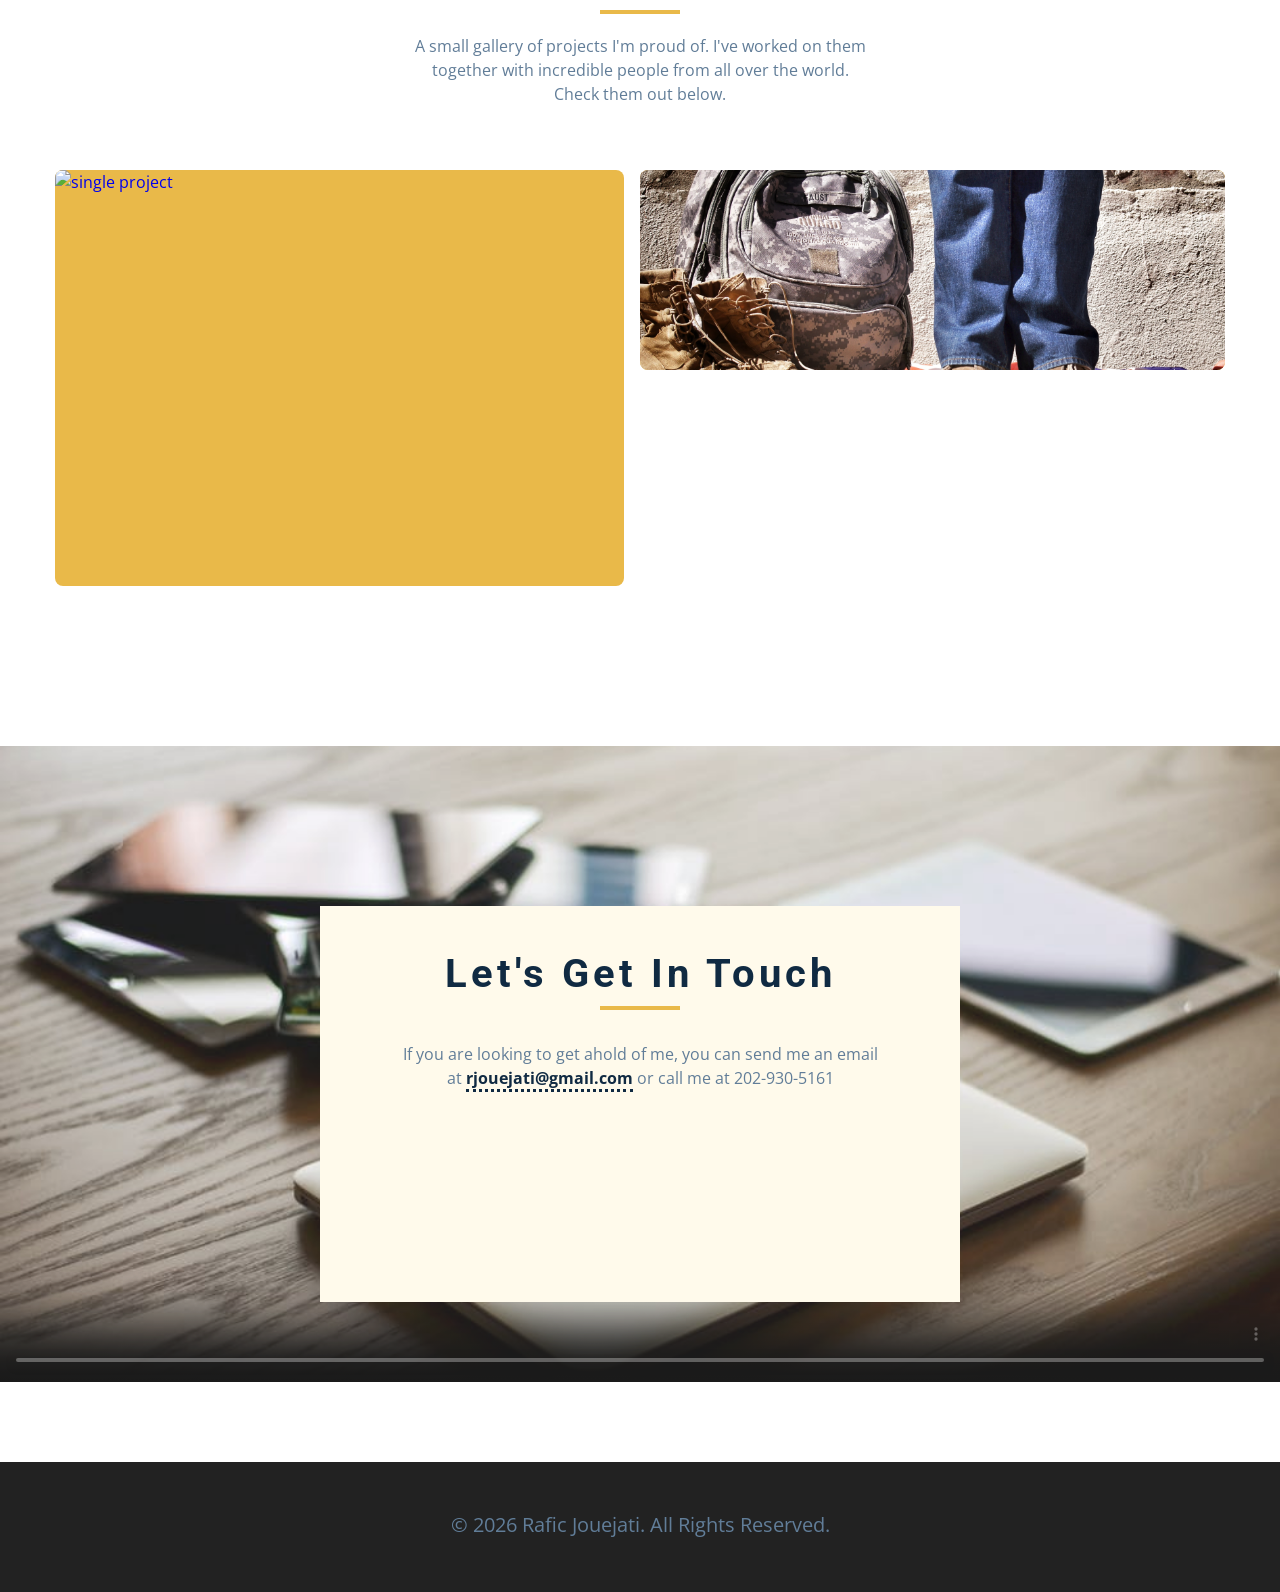
==== commit 82e8a76a: "Update index.html" ====
--- a/index.html
+++ b/index.html
@@ -520,7 +520,7 @@
         <!-- <div class="card"> -->
           <!-- front of the card -->
           <!-- <div class="card-side card-front">
-            <img src="./images/project-1.jpeg" alt="" />
+            <img src="./images/project-1.JPG" alt="" />
             <div class="card-info">
               <h4>article title</h4>
               <p>
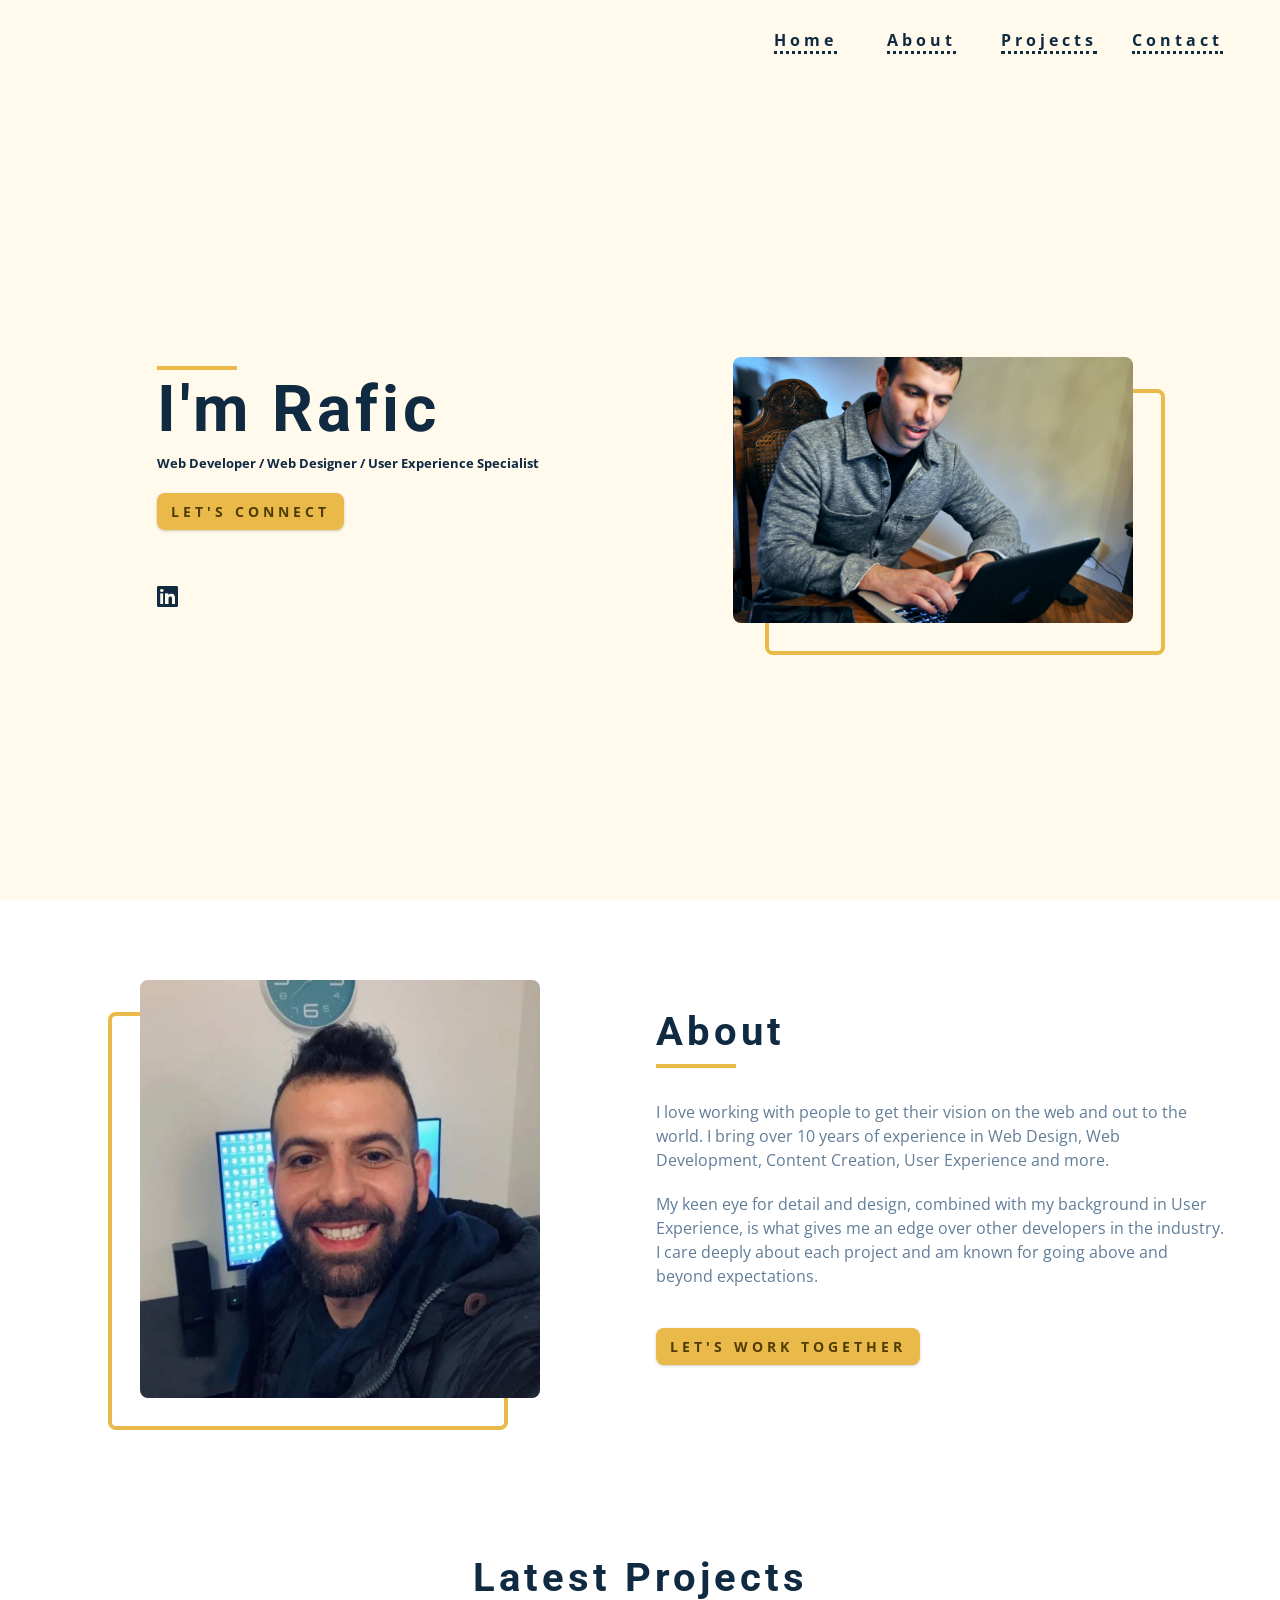
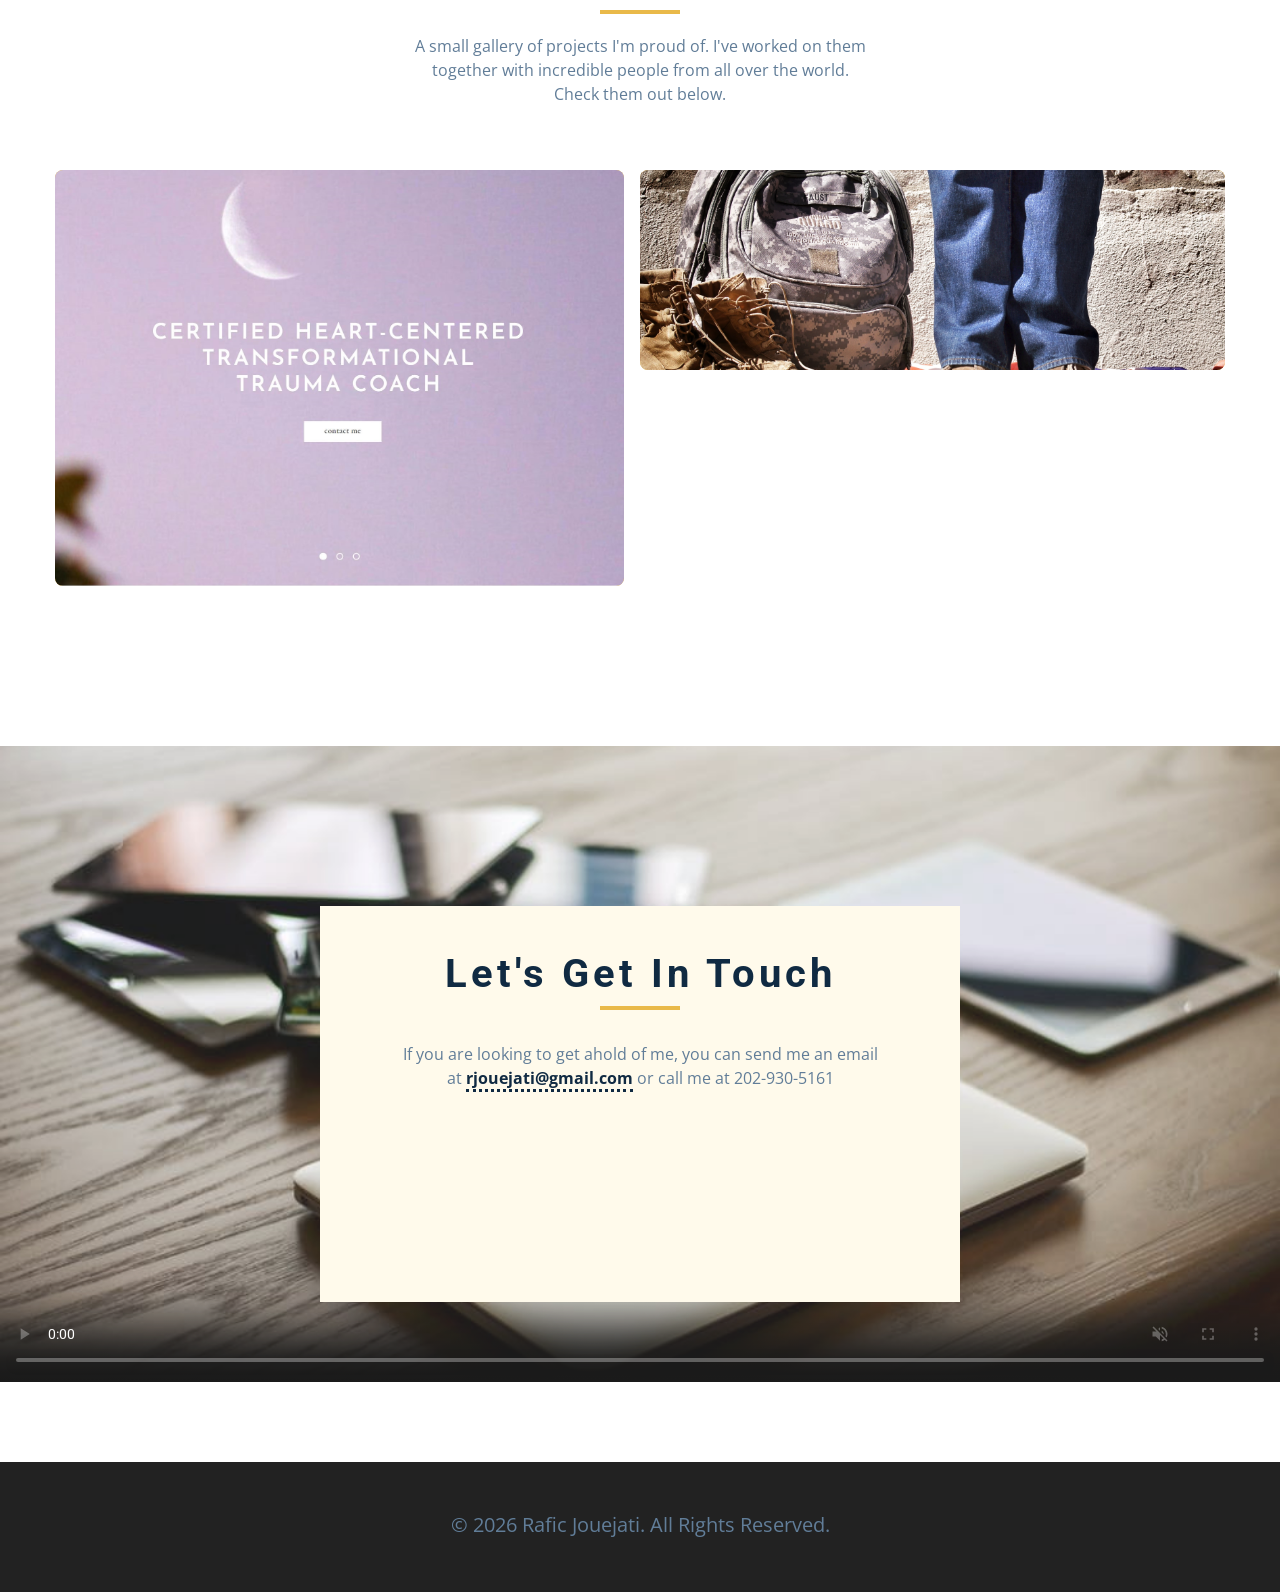
==== commit fad1be91: "Update index.html" ====
--- a/index.html
+++ b/index.html
@@ -227,7 +227,7 @@
         <a href="http://www.ltmcoach.com/" target="_blank" class="project-1">
           <article class="project">
             <img
-              src="./images/project-1.jpg"
+              src="./images/project-12.jpg"
               alt="single project"
               class="project-img"
             />
